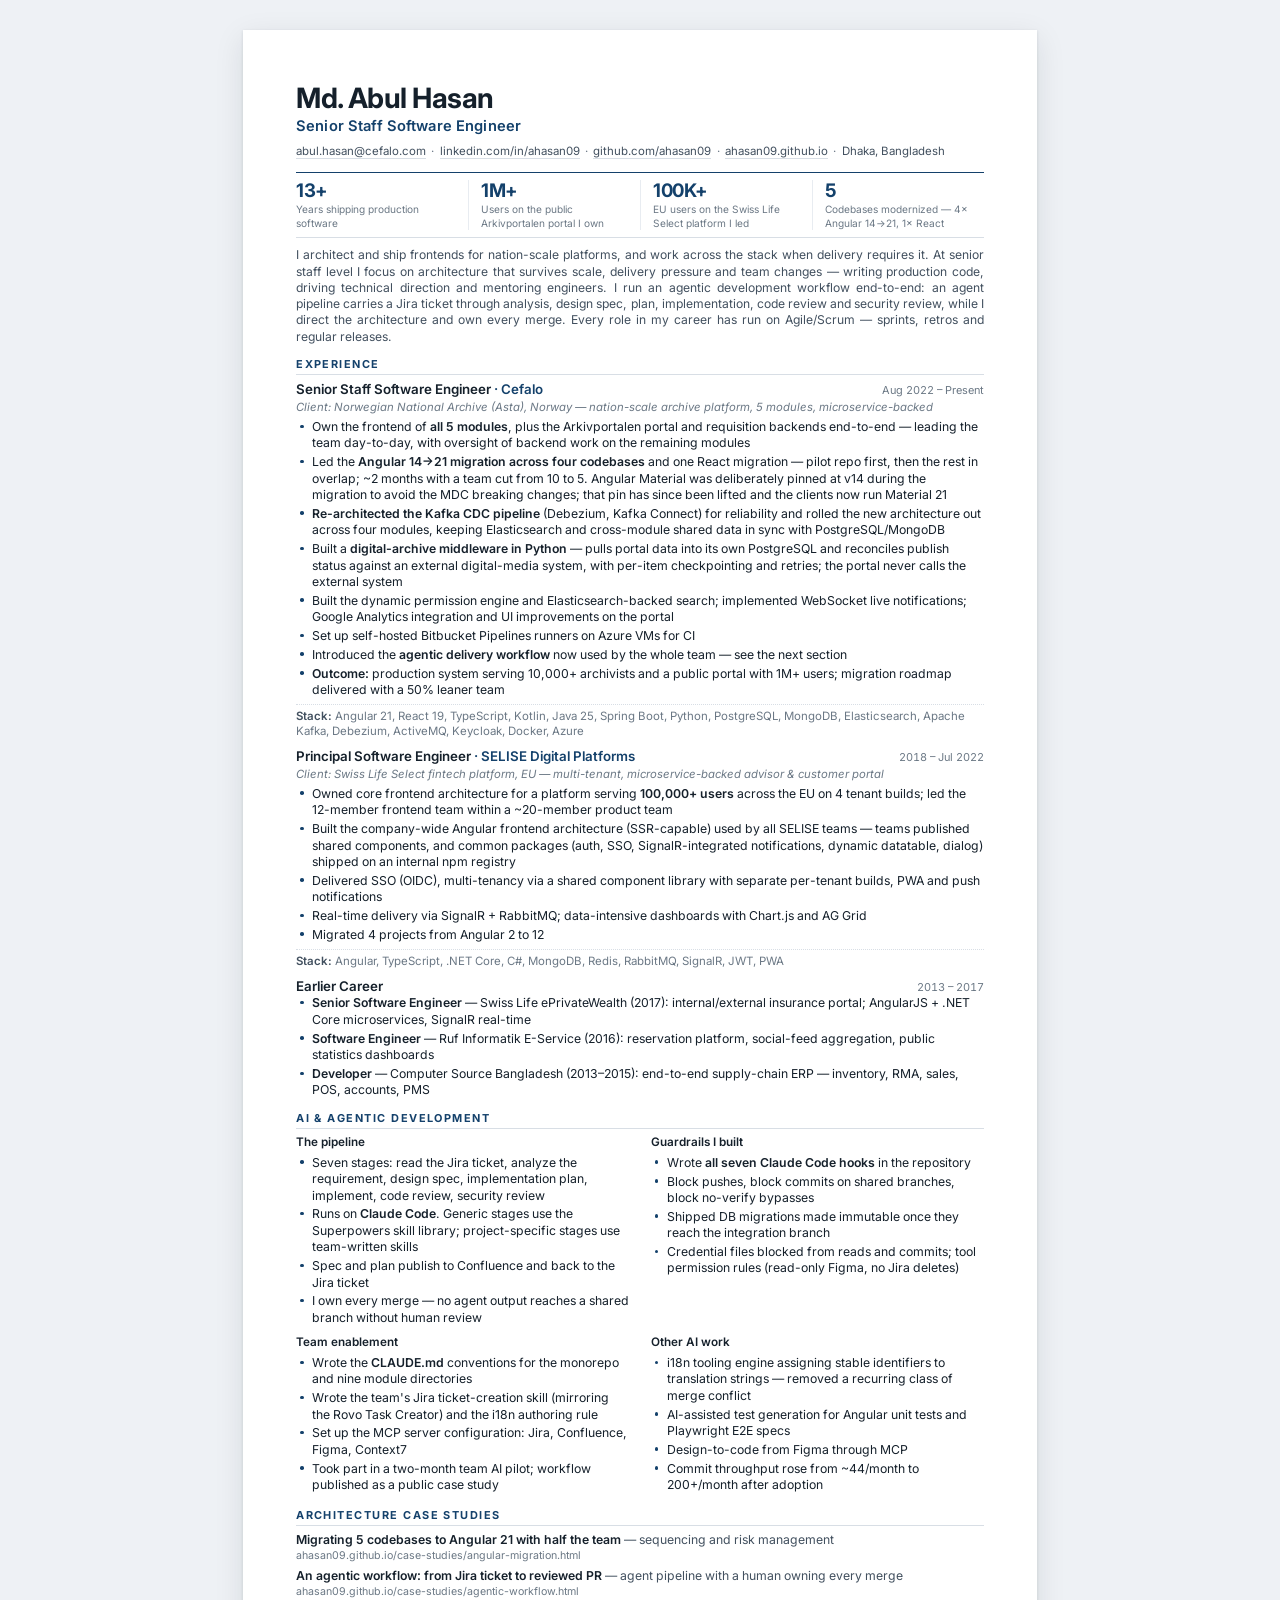
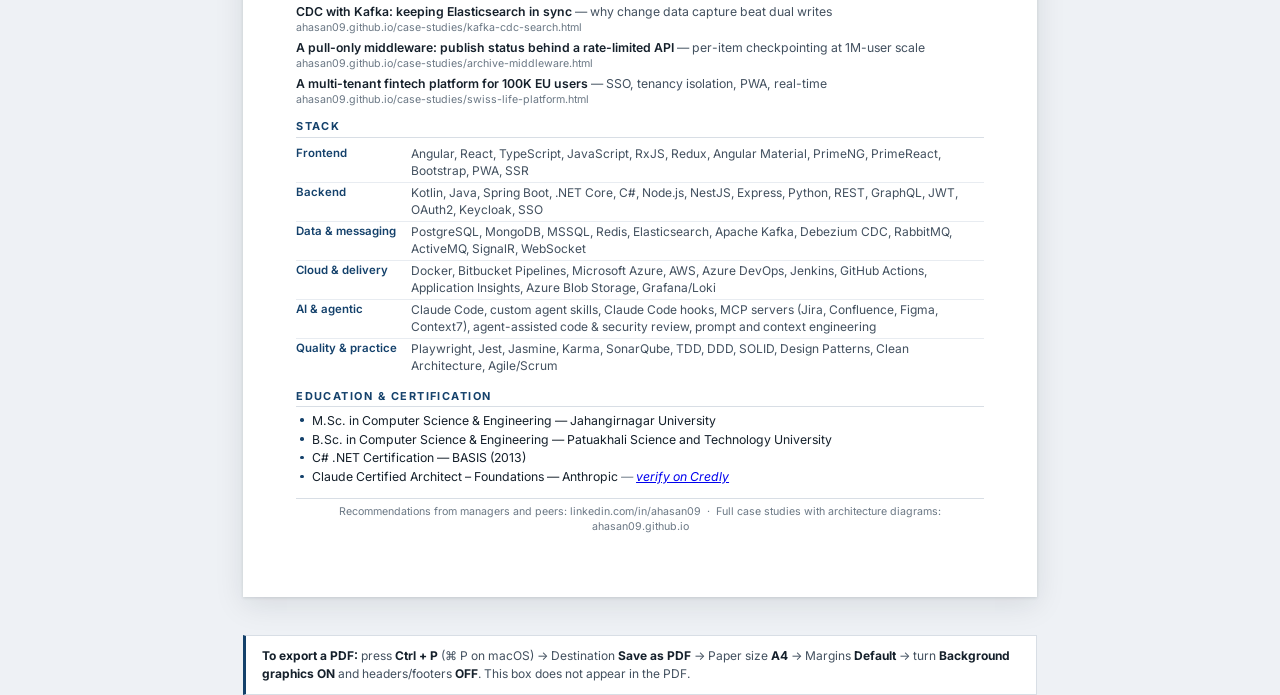
==== cv.html @ ea75c5dd "feat: add Claude certification and align portfolio with updated CV - Add Claude Certified Architect " ====
<!DOCTYPE html>
<html lang="en">
<head>
<meta charset="utf-8" />
<meta name="viewport" content="width=device-width, initial-scale=1" />
<title>Md. Abul Hasan — CV</title>
<meta name="description" content="Curriculum vitae of Md. Abul Hasan, Senior Staff Software Engineer." />
<link rel="preconnect" href="https://fonts.googleapis.com" />
<link rel="preconnect" href="https://fonts.gstatic.com" crossorigin />
<link href="https://fonts.googleapis.com/css2?family=Inter:wght@400;500;600;700&display=swap" rel="stylesheet" />
<style>
  :root{
    --ink:#15202b;
    --ink-soft:#42505f;
    --ink-faint:#6b7885;
    --accent:#14416b;
    --rule:#d8dee5;
    --rule-soft:#e8ecf1;
    --page:#ffffff;
    --desk:#eef1f5;
    --page-w:210mm;
    --page-pad:14mm;
  }

  *{box-sizing:border-box;}
  html,body{margin:0;padding:0;}

  body{
    background:var(--desk);
    color:var(--ink);
    font-family:"Inter",-apple-system,BlinkMacSystemFont,"Segoe UI",Roboto,Helvetica,Arial,sans-serif;
    font-size:9.2pt;
    line-height:1.34;
    -webkit-font-smoothing:antialiased;
  }

  .sheet{
    width:var(--page-w);
    min-height:297mm;
    margin:8mm auto;
    padding:var(--page-pad);
    background:var(--page);
    box-shadow:0 1px 3px rgba(20,32,43,.12),0 8px 28px rgba(20,32,43,.10);
  }

  /* ---------- header ---------- */
  .name{
    font-size:21pt;
    font-weight:700;
    letter-spacing:-.4pt;
    line-height:1.1;
    margin:0;
  }
  .role{
    font-size:11pt;
    font-weight:600;
    color:var(--accent);
    margin:2pt 0 0;
    letter-spacing:.1pt;
  }
  .contact{
    margin:6pt 0 0;
    font-size:8.6pt;
    color:var(--ink-soft);
  }
  .contact a{color:var(--ink-soft);text-decoration:none;border-bottom:.5pt solid var(--rule);}
  .contact .sep{color:var(--ink-faint);padding:0 4pt;}

  /* ---------- stats ---------- */
  .stats{
    display:grid;
    grid-template-columns:repeat(4,1fr);
    gap:0;
    margin:9pt 0 0;
    border-top:1.2pt solid var(--accent);
    border-bottom:.6pt solid var(--rule);
    padding:5.5pt 0;
  }
  .stat{padding:0 9pt;border-left:.6pt solid var(--rule-soft);}
  .stat:first-child{border-left:0;padding-left:0;}
  .stat b{
    display:block;
    font-size:14pt;
    font-weight:700;
    color:var(--accent);
    letter-spacing:-.3pt;
    line-height:1.15;
  }
  .stat span{
    display:block;
    font-size:7.6pt;
    color:var(--ink-faint);
    line-height:1.3;
    margin-top:1.5pt;
  }

  .summary{
    margin:7pt 0 0;
    font-size:9.1pt;
    color:var(--ink-soft);
    text-align:justify;
  }

  /* ---------- sections ---------- */
  .section{margin-top:9pt;}
  .section > h2{
    font-size:8.2pt;
    font-weight:700;
    letter-spacing:1.1pt;
    text-transform:uppercase;
    color:var(--accent);
    margin:0 0 4.5pt;
    padding-bottom:2pt;
    border-bottom:.9pt solid var(--rule);
  }

  .entry{margin-bottom:6.5pt;}
  .entry-head,.entry-meta{break-after:avoid;page-break-after:avoid;}
  .entry:last-child{margin-bottom:0;}
  .entry-head{
    display:flex;
    justify-content:space-between;
    align-items:baseline;
    gap:10pt;
  }
  .entry-title{font-size:10pt;font-weight:600;margin:0;}
  .entry-title .org{color:var(--accent);}
  .entry-date{
    font-size:8.2pt;
    color:var(--ink-faint);
    white-space:nowrap;
    font-variant-numeric:tabular-nums;
  }
  .entry-meta{
    font-size:8.5pt;
    color:var(--ink-faint);
    margin:.5pt 0 3pt;
    font-style:italic;
  }

  ul.pts{margin:0;padding-left:11pt;list-style:none;}
  ul.pts > li{
    position:relative;
    margin:0 0 1.8pt;
    padding-left:1pt;
  }
  ul.pts > li::before{
    content:"";
    position:absolute;
    left:-8pt;
    top:4.2pt;
    width:2.6pt;
    height:2.6pt;
    background:var(--accent);
    border-radius:50%;
  }
  ul.pts strong{font-weight:600;}

  .stackline{
    margin:4pt 0 0;
    font-size:8.6pt;
    color:var(--ink-faint);
    padding-top:3pt;
    border-top:.5pt dotted var(--rule);
  }
  .stackline b{color:var(--ink-soft);font-weight:600;}

  /* ---------- AI block ---------- */
  .ai-grid{
    display:grid;
    grid-template-columns:1fr 1fr;
    gap:5pt 16pt;
  }
  .ai-col h3{
    font-size:8.8pt;
    font-weight:600;
    margin:0 0 3pt;
    color:var(--ink);
  }
  .ai-col{break-inside:avoid;page-break-inside:avoid;}

  /* ---------- case studies ---------- */
  .cases{margin:0;padding:0;list-style:none;}
  .cases li{margin-bottom:3.4pt;break-inside:avoid;}
  .cases .t{font-weight:600;}
  .cases .d{color:var(--ink-soft);}
  .cases .u{
    display:block;
    font-size:8pt;
    color:var(--ink-faint);
    margin-top:.5pt;
  }
  .cases a{color:inherit;text-decoration:none;}

  /* ---------- stack table ---------- */
  .stack-row{
    display:grid;
    grid-template-columns:78pt 1fr;
    gap:8pt;
    padding:2.2pt 0;
    border-bottom:.5pt solid var(--rule-soft);
    break-inside:avoid;
  }
  .stack-row:last-child{border-bottom:0;}
  .stack-row dt{font-weight:600;font-size:8.6pt;color:var(--accent);}
  .stack-row dd{margin:0;color:var(--ink-soft);font-size:9pt;}
  dl{margin:0;}

  /* ---------- education ---------- */
  .edu li{margin-bottom:2.4pt;}
  .edu .note{color:var(--ink-faint);font-style:italic;}

  .footer{
    margin-top:9pt;
    padding-top:5pt;
    border-top:.6pt solid var(--rule);
    font-size:8pt;
    color:var(--ink-faint);
    text-align:center;
  }
  .footer a{color:var(--ink-faint);text-decoration:none;}

  .print-hint{
    max-width:var(--page-w);
    margin:10mm auto 0;
    padding:8pt 12pt;
    background:#fff;
    border:1px solid var(--rule);
    border-left:3px solid var(--accent);
    font-size:9pt;
    color:var(--ink-soft);
    line-height:1.5;
  }
  .print-hint b{color:var(--ink);}

  /* ---------- print ---------- */
  @page{ size:A4; margin:14mm; }

  @media print{
    :root{--page-pad:0;}
    html,body{background:#fff;}
    body{
      font-size:8.9pt;
      -webkit-print-color-adjust:exact;
      print-color-adjust:exact;
    }
    .sheet{
      width:auto;
      min-height:0;
      margin:0;
      padding:0;
      box-shadow:none;
    }
    .print-hint{display:none;}
    a{text-decoration:none;color:inherit;}
    .contact a{border-bottom:0;}
    .section{break-inside:auto;}
    .section > h2{break-after:avoid;page-break-after:avoid;}
  }

  @media screen and (max-width:230mm){
    :root{--page-w:100%;}
    .sheet{margin:0;padding:18px;box-shadow:none;min-height:0;}
    .print-hint{margin:0;border-left-width:3px;}
    .stats{grid-template-columns:repeat(2,1fr);gap:8pt 0;}
    .stat:nth-child(3){border-left:0;padding-left:0;}
    .ai-grid{grid-template-columns:1fr;}
    .stack-row{grid-template-columns:1fr;gap:1pt;}
    .entry-head{flex-direction:column;gap:0;}
  }
</style>
</head>
<body>

<main class="sheet">

  <header>
    <h1 class="name">Md. Abul Hasan</h1>
    <p class="role">Senior Staff Software Engineer</p>
    <p class="contact">
      <a href="mailto:abul.hasan@cefalo.com">abul.hasan@cefalo.com</a><span class="sep">·</span><a href="https://linkedin.com/in/ahasan09">linkedin.com/in/ahasan09</a><span class="sep">·</span><a href="https://github.com/ahasan09">github.com/ahasan09</a><span class="sep">·</span><a href="https://ahasan09.github.io">ahasan09.github.io</a><span class="sep">·</span>Dhaka, Bangladesh
    </p>
  </header>

  <section class="stats">
    <div class="stat"><b>13+</b><span>Years shipping production software</span></div>
    <div class="stat"><b>1M+</b><span>Users on the public Arkivportalen portal I own</span></div>
    <div class="stat"><b>100K+</b><span>EU users on the Swiss Life Select platform I led</span></div>
    <div class="stat"><b>5</b><span>Codebases modernized — 4&times; Angular 14&rarr;21, 1&times; React</span></div>
  </section>

  <p class="summary">
    I architect and ship frontends for nation-scale platforms, and work across the stack when delivery requires it.
    At senior staff level I focus on architecture that survives scale, delivery pressure and team changes — writing
    production code, driving technical direction and mentoring engineers. I run an agentic development workflow
    end-to-end: an agent pipeline carries a Jira ticket through analysis, design spec, plan, implementation, code
    review and security review, while I direct the architecture and own every merge. Every role in my career has run
    on Agile/Scrum — sprints, retros and regular releases.
  </p>

  <section class="section">
    <h2>Experience</h2>

    <article class="entry">
      <div class="entry-head">
        <p class="entry-title">Senior Staff Software Engineer <span class="org">· Cefalo</span></p>
        <span class="entry-date">Aug 2022 – Present</span>
      </div>
      <p class="entry-meta">Client: Norwegian National Archive (Asta), Norway — nation-scale archive platform, 5 modules, microservice-backed</p>
      <ul class="pts">
        <li>Own the frontend of <strong>all 5 modules</strong>, plus the Arkivportalen portal and requisition backends end-to-end — leading the team day-to-day, with oversight of backend work on the remaining modules</li>
        <li>Led the <strong>Angular 14&rarr;21 migration across four codebases</strong> and one React migration — pilot repo first, then the rest in overlap; ~2 months with a team cut from 10 to 5. Angular Material was deliberately pinned at v14 during the migration to avoid the MDC breaking changes; that pin has since been lifted and the clients now run Material 21</li>
        <li><strong>Re-architected the Kafka CDC pipeline</strong> (Debezium, Kafka Connect) for reliability and rolled the new architecture out across four modules, keeping Elasticsearch and cross-module shared data in sync with PostgreSQL/MongoDB</li>
        <li>Built a <strong>digital-archive middleware in Python</strong> — pulls portal data into its own PostgreSQL and reconciles publish status against an external digital-media system, with per-item checkpointing and retries; the portal never calls the external system</li>
        <li>Built the dynamic permission engine and Elasticsearch-backed search; implemented WebSocket live notifications; Google Analytics integration and UI improvements on the portal</li>
        <li>Set up self-hosted Bitbucket Pipelines runners on Azure VMs for CI</li>
        <li>Introduced the <strong>agentic delivery workflow</strong> now used by the whole team — see the next section</li>
        <li><strong>Outcome:</strong> production system serving 10,000+ archivists and a public portal with 1M+ users; migration roadmap delivered with a 50% leaner team</li>
      </ul>
      <p class="stackline"><b>Stack:</b> Angular 21, React 19, TypeScript, Kotlin, Java 25, Spring Boot, Python, PostgreSQL, MongoDB, Elasticsearch, Apache Kafka, Debezium, ActiveMQ, Keycloak, Docker, Azure</p>
    </article>

    <article class="entry">
      <div class="entry-head">
        <p class="entry-title">Principal Software Engineer <span class="org">· SELISE Digital Platforms</span></p>
        <span class="entry-date">2018 – Jul 2022</span>
      </div>
      <p class="entry-meta">Client: Swiss Life Select fintech platform, EU — multi-tenant, microservice-backed advisor &amp; customer portal</p>
      <ul class="pts">
        <li>Owned core frontend architecture for a platform serving <strong>100,000+ users</strong> across the EU on 4 tenant builds; led the 12-member frontend team within a ~20-member product team</li>
        <li>Built the company-wide Angular frontend architecture (SSR-capable) used by all SELISE teams — teams published shared components, and common packages (auth, SSO, SignalR-integrated notifications, dynamic datatable, dialog) shipped on an internal npm registry</li>
        <li>Delivered SSO (OIDC), multi-tenancy via a shared component library with separate per-tenant builds, PWA and push notifications</li>
        <li>Real-time delivery via SignalR + RabbitMQ; data-intensive dashboards with Chart.js and AG Grid</li>
        <li>Migrated 4 projects from Angular 2 to 12</li>
      </ul>
      <p class="stackline"><b>Stack:</b> Angular, TypeScript, .NET Core, C#, MongoDB, Redis, RabbitMQ, SignalR, JWT, PWA</p>
    </article>

    <article class="entry">
      <div class="entry-head">
        <p class="entry-title">Earlier Career</p>
        <span class="entry-date">2013 – 2017</span>
      </div>
      <ul class="pts">
        <li><strong>Senior Software Engineer</strong> — Swiss Life ePrivateWealth (2017): internal/external insurance portal; AngularJS + .NET Core microservices, SignalR real-time</li>
        <li><strong>Software Engineer</strong> — Ruf Informatik E-Service (2016): reservation platform, social-feed aggregation, public statistics dashboards</li>
        <li><strong>Developer</strong> — Computer Source Bangladesh (2013–2015): end-to-end supply-chain ERP — inventory, RMA, sales, POS, accounts, PMS</li>
      </ul>
    </article>
  </section>

  <section class="section">
    <h2>AI &amp; Agentic Development</h2>
    <div class="ai-grid">
      <div class="ai-col">
        <h3>The pipeline</h3>
        <ul class="pts">
          <li>Seven stages: read the Jira ticket, analyze the requirement, design spec, implementation plan, implement, code review, security review</li>
          <li>Runs on <strong>Claude Code</strong>. Generic stages use the Superpowers skill library; project-specific stages use team-written skills</li>
          <li>Spec and plan publish to Confluence and back to the Jira ticket</li>
          <li>I own every merge — no agent output reaches a shared branch without human review</li>
        </ul>
      </div>
      <div class="ai-col">
        <h3>Guardrails I built</h3>
        <ul class="pts">
          <li>Wrote <strong>all seven Claude Code hooks</strong> in the repository</li>
          <li>Block pushes, block commits on shared branches, block no-verify bypasses</li>
          <li>Shipped DB migrations made immutable once they reach the integration branch</li>
          <li>Credential files blocked from reads and commits; tool permission rules (read-only Figma, no Jira deletes)</li>
        </ul>
      </div>
      <div class="ai-col">
        <h3>Team enablement</h3>
        <ul class="pts">
          <li>Wrote the <strong>CLAUDE.md</strong> conventions for the monorepo and nine module directories</li>
          <li>Wrote the team's Jira ticket-creation skill (mirroring the Rovo Task Creator) and the i18n authoring rule</li>
          <li>Set up the MCP server configuration: Jira, Confluence, Figma, Context7</li>
          <li>Took part in a two-month team AI pilot; workflow published as a public case study</li>
        </ul>
      </div>
      <div class="ai-col">
        <h3>Other AI work</h3>
        <ul class="pts">
          <li>i18n tooling engine assigning stable identifiers to translation strings — removed a recurring class of merge conflict</li>
          <li>AI-assisted test generation for Angular unit tests and Playwright E2E specs</li>
          <li>Design-to-code from Figma through MCP</li>
          <li>Commit throughput rose from ~44/month to 200+/month after adoption</li>
        </ul>
      </div>
    </div>
  </section>

  <section class="section">
    <h2>Architecture Case Studies</h2>
    <ul class="cases">
      <li><a href="https://ahasan09.github.io/case-studies/angular-migration.html"><span class="t">Migrating 5 codebases to Angular 21 with half the team</span> <span class="d">— sequencing and risk management</span><span class="u">ahasan09.github.io/case-studies/angular-migration.html</span></a></li>
      <li><a href="https://ahasan09.github.io/case-studies/agentic-workflow.html"><span class="t">An agentic workflow: from Jira ticket to reviewed PR</span> <span class="d">— agent pipeline with a human owning every merge</span><span class="u">ahasan09.github.io/case-studies/agentic-workflow.html</span></a></li>
      <li><a href="https://ahasan09.github.io/case-studies/kafka-cdc-search.html"><span class="t">CDC with Kafka: keeping Elasticsearch in sync</span> <span class="d">— why change data capture beat dual writes</span><span class="u">ahasan09.github.io/case-studies/kafka-cdc-search.html</span></a></li>
      <li><a href="https://ahasan09.github.io/case-studies/archive-middleware.html"><span class="t">A pull-only middleware: publish status behind a rate-limited API</span> <span class="d">— per-item checkpointing at 1M-user scale</span><span class="u">ahasan09.github.io/case-studies/archive-middleware.html</span></a></li>
      <li><a href="https://ahasan09.github.io/case-studies/swiss-life-platform.html"><span class="t">A multi-tenant fintech platform for 100K EU users</span> <span class="d">— SSO, tenancy isolation, PWA, real-time</span><span class="u">ahasan09.github.io/case-studies/swiss-life-platform.html</span></a></li>
    </ul>
  </section>

  <section class="section">
    <h2>Stack</h2>
    <dl>
      <div class="stack-row"><dt>Frontend</dt><dd>Angular, React, TypeScript, JavaScript, RxJS, Redux, Angular Material, PrimeNG, PrimeReact, Bootstrap, PWA, SSR</dd></div>
      <div class="stack-row"><dt>Backend</dt><dd>Kotlin, Java, Spring Boot, .NET Core, C#, Node.js, NestJS, Express, Python, REST, GraphQL, JWT, OAuth2, Keycloak, SSO</dd></div>
      <div class="stack-row"><dt>Data &amp; messaging</dt><dd>PostgreSQL, MongoDB, MSSQL, Redis, Elasticsearch, Apache Kafka, Debezium CDC, RabbitMQ, ActiveMQ, SignalR, WebSocket</dd></div>
      <div class="stack-row"><dt>Cloud &amp; delivery</dt><dd>Docker, Bitbucket Pipelines, Microsoft Azure, AWS, Azure DevOps, Jenkins, GitHub Actions, Application Insights, Azure Blob Storage, Grafana/Loki</dd></div>
      <div class="stack-row"><dt>AI &amp; agentic</dt><dd>Claude Code, custom agent skills, Claude Code hooks, MCP servers (Jira, Confluence, Figma, Context7), agent-assisted code &amp; security review, prompt and context engineering</dd></div>
      <div class="stack-row"><dt>Quality &amp; practice</dt><dd>Playwright, Jest, Jasmine, Karma, SonarQube, TDD, DDD, SOLID, Design Patterns, Clean Architecture, Agile/Scrum</dd></div>
    </dl>
  </section>

  <section class="section">
    <h2>Education &amp; Certification</h2>
    <ul class="pts edu">
      <li>M.Sc. in Computer Science &amp; Engineering — Jahangirnagar University</li>
      <li>B.Sc. in Computer Science &amp; Engineering — Patuakhali Science and Technology University</li>
      <li>C# .NET Certification — BASIS (2013)</li>
      <li>Claude Certified Architect – Foundations — Anthropic <span class="note">— <a href="https://www.credly.com/badges/e6e3906e-3777-4bdd-99ed-66f9198ec36e/public_url">verify on Credly</a></span></li>
    </ul>
  </section>

  <p class="footer">
    Recommendations from managers and peers: <a href="https://linkedin.com/in/ahasan09">linkedin.com/in/ahasan09</a>
    &nbsp;·&nbsp; Full case studies with architecture diagrams: <a href="https://ahasan09.github.io">ahasan09.github.io</a>
  </p>

</main>

<aside class="print-hint">
  <b>To export a PDF:</b> press <b>Ctrl&nbsp;+&nbsp;P</b> (⌘&nbsp;P on macOS) &rarr; Destination <b>Save as PDF</b> &rarr;
  Paper size <b>A4</b> &rarr; Margins <b>Default</b> &rarr; turn <b>Background graphics ON</b> and headers/footers <b>OFF</b>.
  This box does not appear in the PDF.
</aside>

</body>
</html>
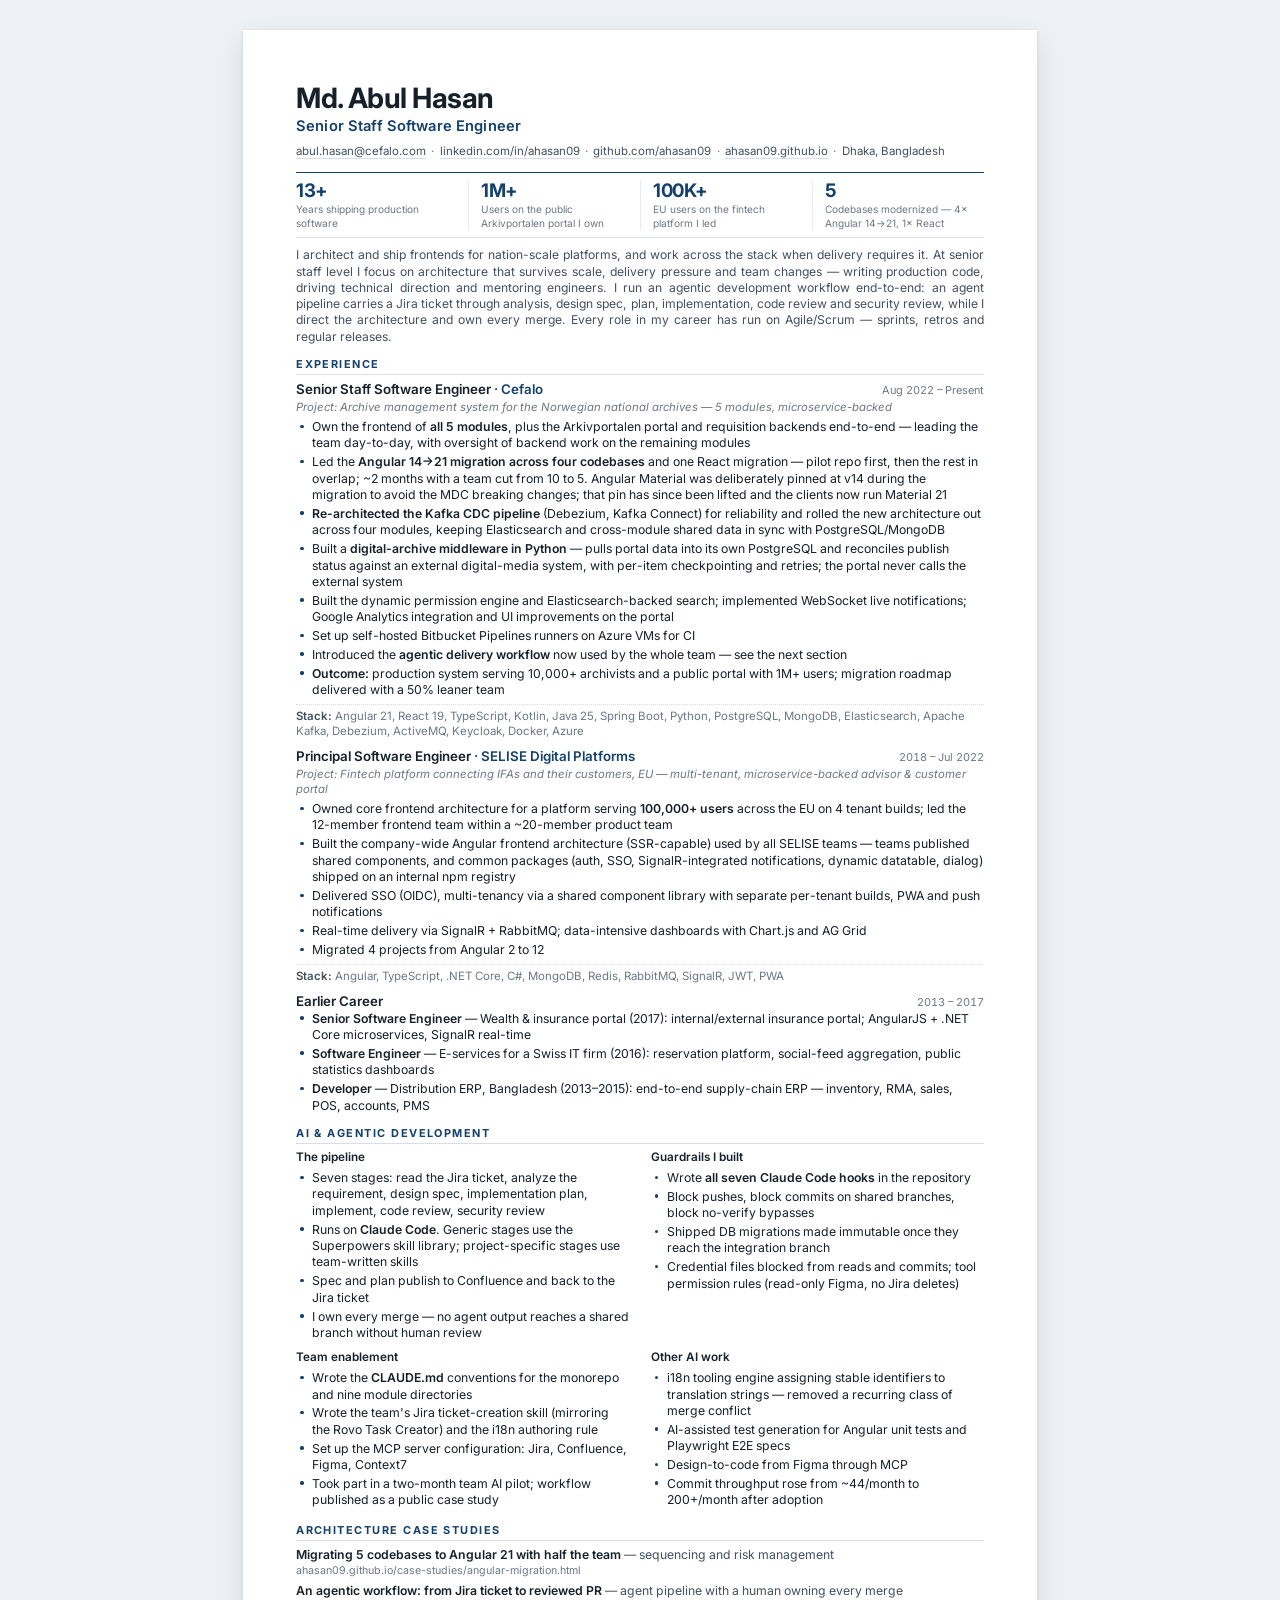
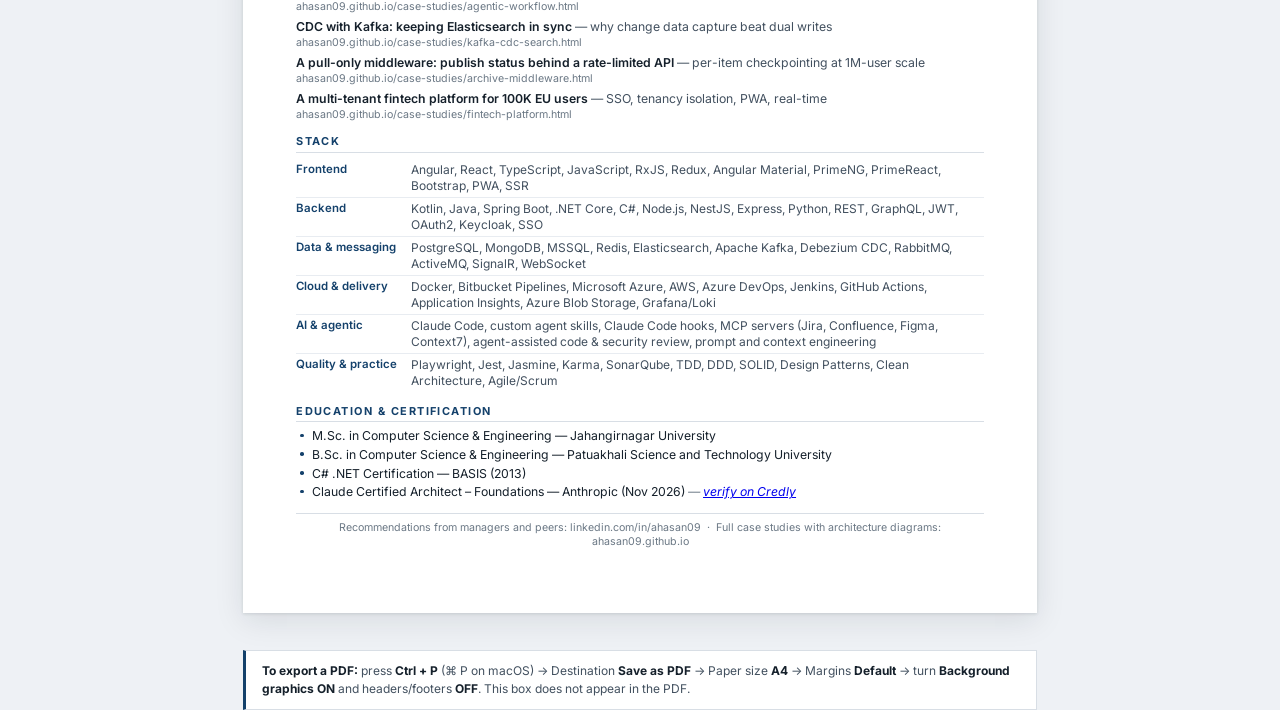
==== commit d00b088d: "feat: remove client names from the public site; add certification date - Describe client projects as" ====
--- a/cv.html
+++ b/cv.html
@@ -285,7 +285,7 @@
   <section class="stats">
     <div class="stat"><b>13+</b><span>Years shipping production software</span></div>
     <div class="stat"><b>1M+</b><span>Users on the public Arkivportalen portal I own</span></div>
-    <div class="stat"><b>100K+</b><span>EU users on the Swiss Life Select platform I led</span></div>
+    <div class="stat"><b>100K+</b><span>EU users on the fintech platform I led</span></div>
     <div class="stat"><b>5</b><span>Codebases modernized — 4&times; Angular 14&rarr;21, 1&times; React</span></div>
   </section>
 
@@ -306,7 +306,7 @@
         <p class="entry-title">Senior Staff Software Engineer <span class="org">· Cefalo</span></p>
         <span class="entry-date">Aug 2022 – Present</span>
       </div>
-      <p class="entry-meta">Client: Norwegian National Archive (Asta), Norway — nation-scale archive platform, 5 modules, microservice-backed</p>
+      <p class="entry-meta">Project: Archive management system for the Norwegian national archives — 5 modules, microservice-backed</p>
       <ul class="pts">
         <li>Own the frontend of <strong>all 5 modules</strong>, plus the Arkivportalen portal and requisition backends end-to-end — leading the team day-to-day, with oversight of backend work on the remaining modules</li>
         <li>Led the <strong>Angular 14&rarr;21 migration across four codebases</strong> and one React migration — pilot repo first, then the rest in overlap; ~2 months with a team cut from 10 to 5. Angular Material was deliberately pinned at v14 during the migration to avoid the MDC breaking changes; that pin has since been lifted and the clients now run Material 21</li>
@@ -325,7 +325,7 @@
         <p class="entry-title">Principal Software Engineer <span class="org">· SELISE Digital Platforms</span></p>
         <span class="entry-date">2018 – Jul 2022</span>
       </div>
-      <p class="entry-meta">Client: Swiss Life Select fintech platform, EU — multi-tenant, microservice-backed advisor &amp; customer portal</p>
+      <p class="entry-meta">Project: Fintech platform connecting IFAs and their customers, EU — multi-tenant, microservice-backed advisor &amp; customer portal</p>
       <ul class="pts">
         <li>Owned core frontend architecture for a platform serving <strong>100,000+ users</strong> across the EU on 4 tenant builds; led the 12-member frontend team within a ~20-member product team</li>
         <li>Built the company-wide Angular frontend architecture (SSR-capable) used by all SELISE teams — teams published shared components, and common packages (auth, SSO, SignalR-integrated notifications, dynamic datatable, dialog) shipped on an internal npm registry</li>
@@ -342,9 +342,9 @@
         <span class="entry-date">2013 – 2017</span>
       </div>
       <ul class="pts">
-        <li><strong>Senior Software Engineer</strong> — Swiss Life ePrivateWealth (2017): internal/external insurance portal; AngularJS + .NET Core microservices, SignalR real-time</li>
-        <li><strong>Software Engineer</strong> — Ruf Informatik E-Service (2016): reservation platform, social-feed aggregation, public statistics dashboards</li>
-        <li><strong>Developer</strong> — Computer Source Bangladesh (2013–2015): end-to-end supply-chain ERP — inventory, RMA, sales, POS, accounts, PMS</li>
+        <li><strong>Senior Software Engineer</strong> — Wealth &amp; insurance portal (2017): internal/external insurance portal; AngularJS + .NET Core microservices, SignalR real-time</li>
+        <li><strong>Software Engineer</strong> — E-services for a Swiss IT firm (2016): reservation platform, social-feed aggregation, public statistics dashboards</li>
+        <li><strong>Developer</strong> — Distribution ERP, Bangladesh (2013–2015): end-to-end supply-chain ERP — inventory, RMA, sales, POS, accounts, PMS</li>
       </ul>
     </article>
   </section>
@@ -398,7 +398,7 @@
       <li><a href="https://ahasan09.github.io/case-studies/agentic-workflow.html"><span class="t">An agentic workflow: from Jira ticket to reviewed PR</span> <span class="d">— agent pipeline with a human owning every merge</span><span class="u">ahasan09.github.io/case-studies/agentic-workflow.html</span></a></li>
       <li><a href="https://ahasan09.github.io/case-studies/kafka-cdc-search.html"><span class="t">CDC with Kafka: keeping Elasticsearch in sync</span> <span class="d">— why change data capture beat dual writes</span><span class="u">ahasan09.github.io/case-studies/kafka-cdc-search.html</span></a></li>
       <li><a href="https://ahasan09.github.io/case-studies/archive-middleware.html"><span class="t">A pull-only middleware: publish status behind a rate-limited API</span> <span class="d">— per-item checkpointing at 1M-user scale</span><span class="u">ahasan09.github.io/case-studies/archive-middleware.html</span></a></li>
-      <li><a href="https://ahasan09.github.io/case-studies/swiss-life-platform.html"><span class="t">A multi-tenant fintech platform for 100K EU users</span> <span class="d">— SSO, tenancy isolation, PWA, real-time</span><span class="u">ahasan09.github.io/case-studies/swiss-life-platform.html</span></a></li>
+      <li><a href="https://ahasan09.github.io/case-studies/fintech-platform.html"><span class="t">A multi-tenant fintech platform for 100K EU users</span> <span class="d">— SSO, tenancy isolation, PWA, real-time</span><span class="u">ahasan09.github.io/case-studies/fintech-platform.html</span></a></li>
     </ul>
   </section>
 
@@ -420,7 +420,7 @@
       <li>M.Sc. in Computer Science &amp; Engineering — Jahangirnagar University</li>
       <li>B.Sc. in Computer Science &amp; Engineering — Patuakhali Science and Technology University</li>
       <li>C# .NET Certification — BASIS (2013)</li>
-      <li>Claude Certified Architect – Foundations — Anthropic <span class="note">— <a href="https://www.credly.com/badges/e6e3906e-3777-4bdd-99ed-66f9198ec36e/public_url">verify on Credly</a></span></li>
+      <li>Claude Certified Architect – Foundations — Anthropic (Nov 2026) <span class="note">— <a href="https://www.credly.com/badges/e6e3906e-3777-4bdd-99ed-66f9198ec36e/public_url">verify on Credly</a></span></li>
     </ul>
   </section>
 
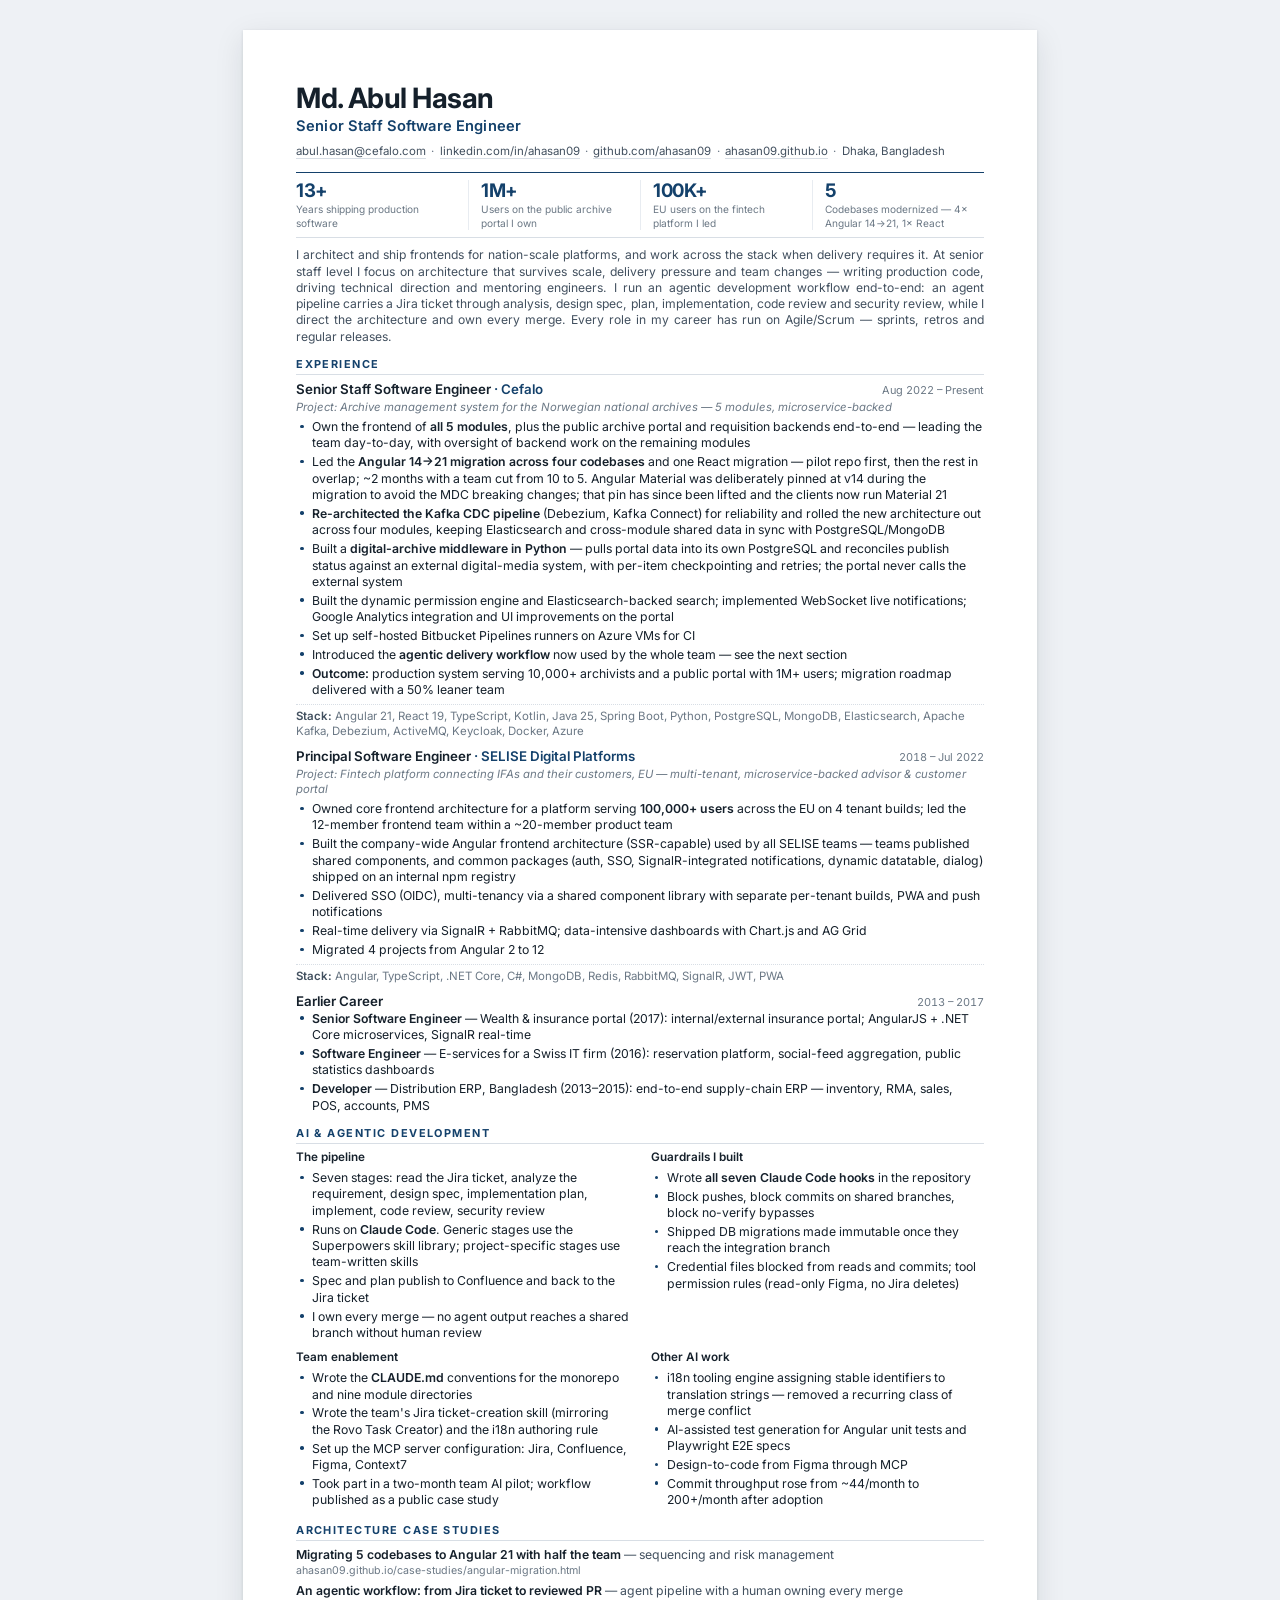
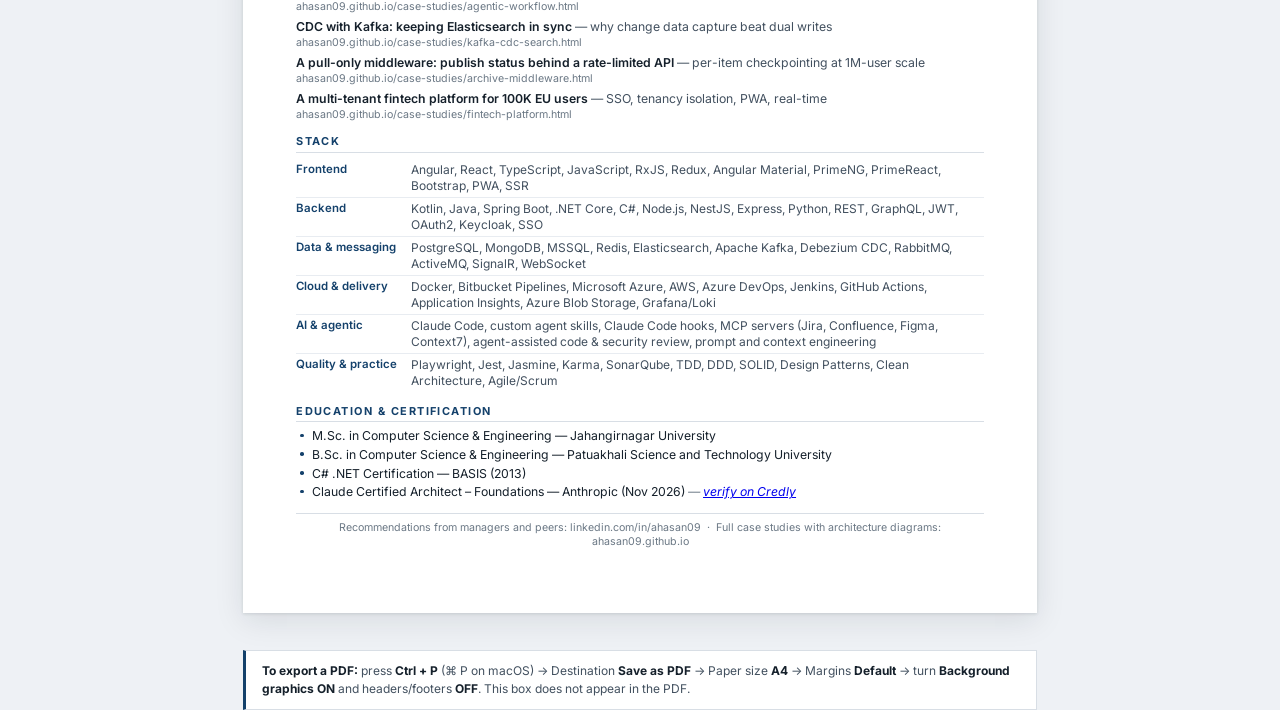
==== commit 228aa137: "feat: refer to the client portal generically instead of by name Replace Arkivportalen with "the publ" ====
--- a/cv.html
+++ b/cv.html
@@ -284,7 +284,7 @@
 
   <section class="stats">
     <div class="stat"><b>13+</b><span>Years shipping production software</span></div>
-    <div class="stat"><b>1M+</b><span>Users on the public Arkivportalen portal I own</span></div>
+    <div class="stat"><b>1M+</b><span>Users on the public archive portal I own</span></div>
     <div class="stat"><b>100K+</b><span>EU users on the fintech platform I led</span></div>
     <div class="stat"><b>5</b><span>Codebases modernized — 4&times; Angular 14&rarr;21, 1&times; React</span></div>
   </section>
@@ -308,7 +308,7 @@
       </div>
       <p class="entry-meta">Project: Archive management system for the Norwegian national archives — 5 modules, microservice-backed</p>
       <ul class="pts">
-        <li>Own the frontend of <strong>all 5 modules</strong>, plus the Arkivportalen portal and requisition backends end-to-end — leading the team day-to-day, with oversight of backend work on the remaining modules</li>
+        <li>Own the frontend of <strong>all 5 modules</strong>, plus the public archive portal and requisition backends end-to-end — leading the team day-to-day, with oversight of backend work on the remaining modules</li>
         <li>Led the <strong>Angular 14&rarr;21 migration across four codebases</strong> and one React migration — pilot repo first, then the rest in overlap; ~2 months with a team cut from 10 to 5. Angular Material was deliberately pinned at v14 during the migration to avoid the MDC breaking changes; that pin has since been lifted and the clients now run Material 21</li>
         <li><strong>Re-architected the Kafka CDC pipeline</strong> (Debezium, Kafka Connect) for reliability and rolled the new architecture out across four modules, keeping Elasticsearch and cross-module shared data in sync with PostgreSQL/MongoDB</li>
         <li>Built a <strong>digital-archive middleware in Python</strong> — pulls portal data into its own PostgreSQL and reconciles publish status against an external digital-media system, with per-item checkpointing and retries; the portal never calls the external system</li>
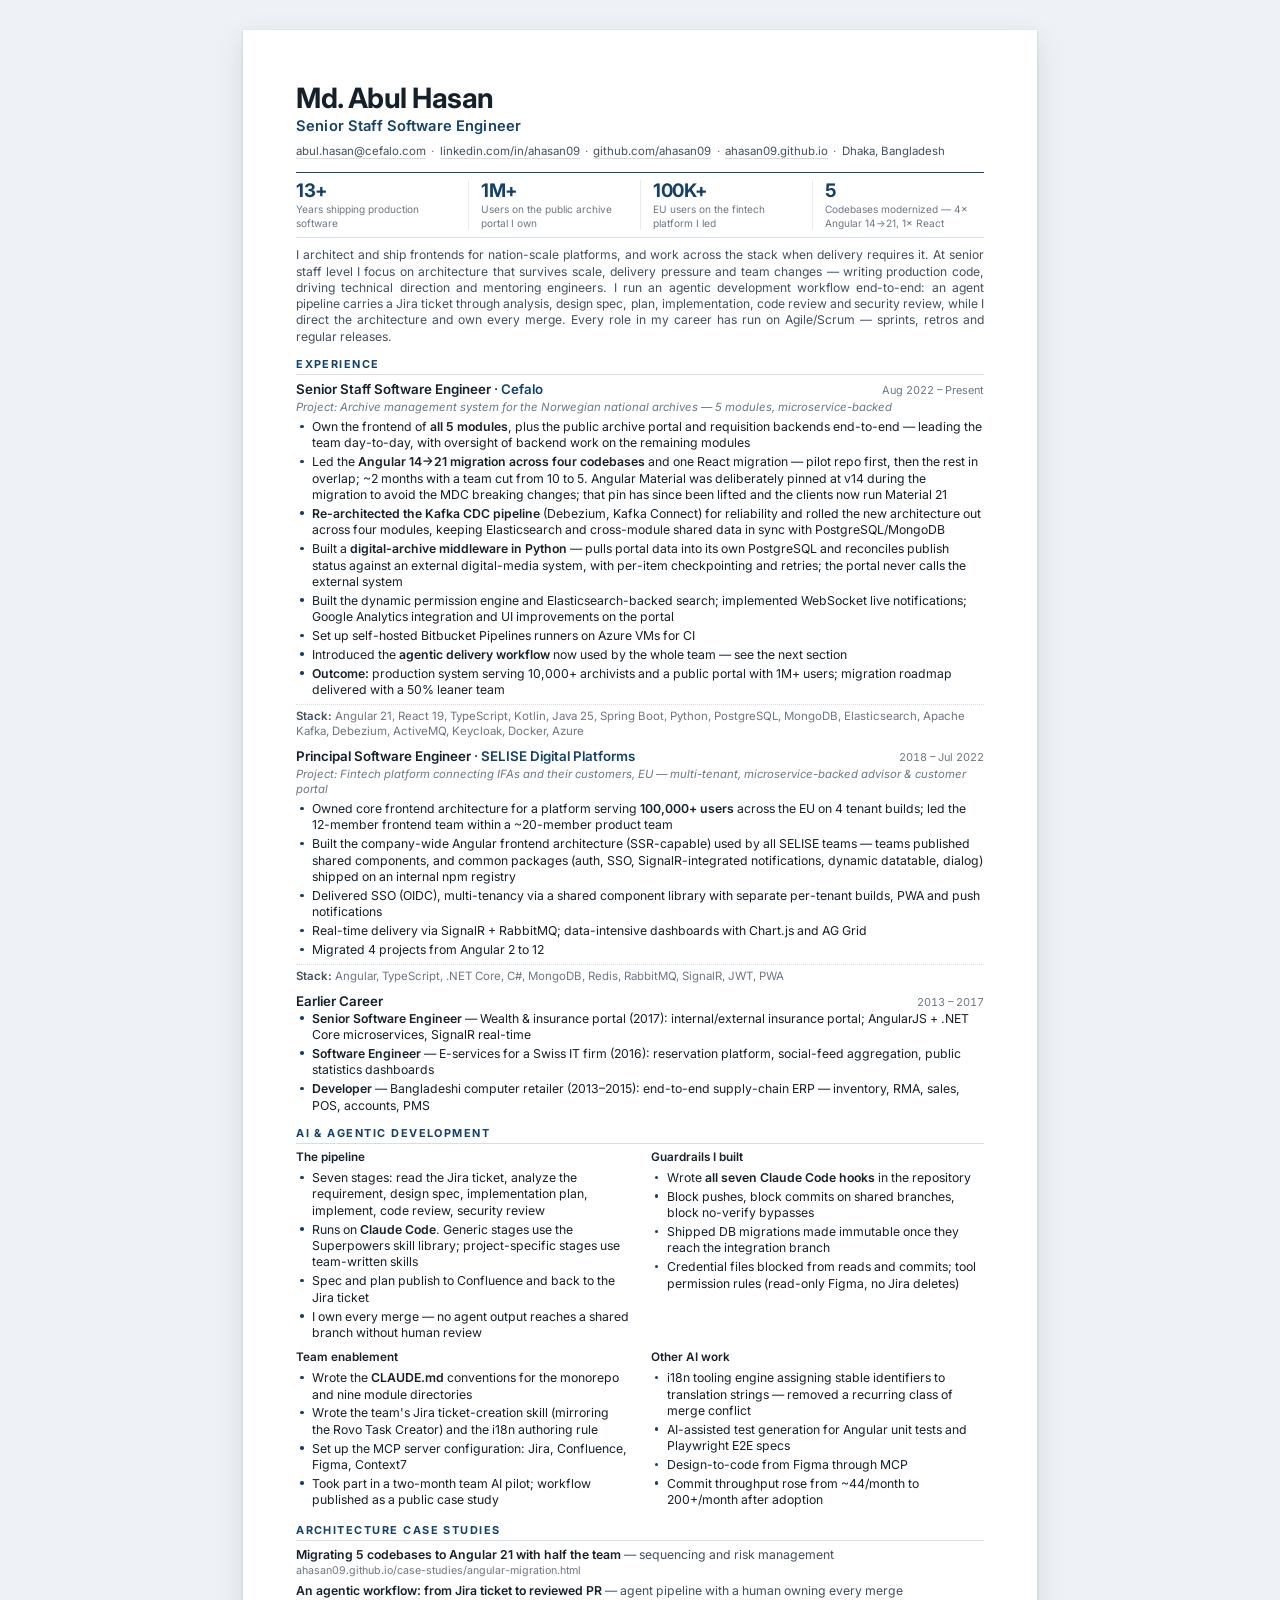
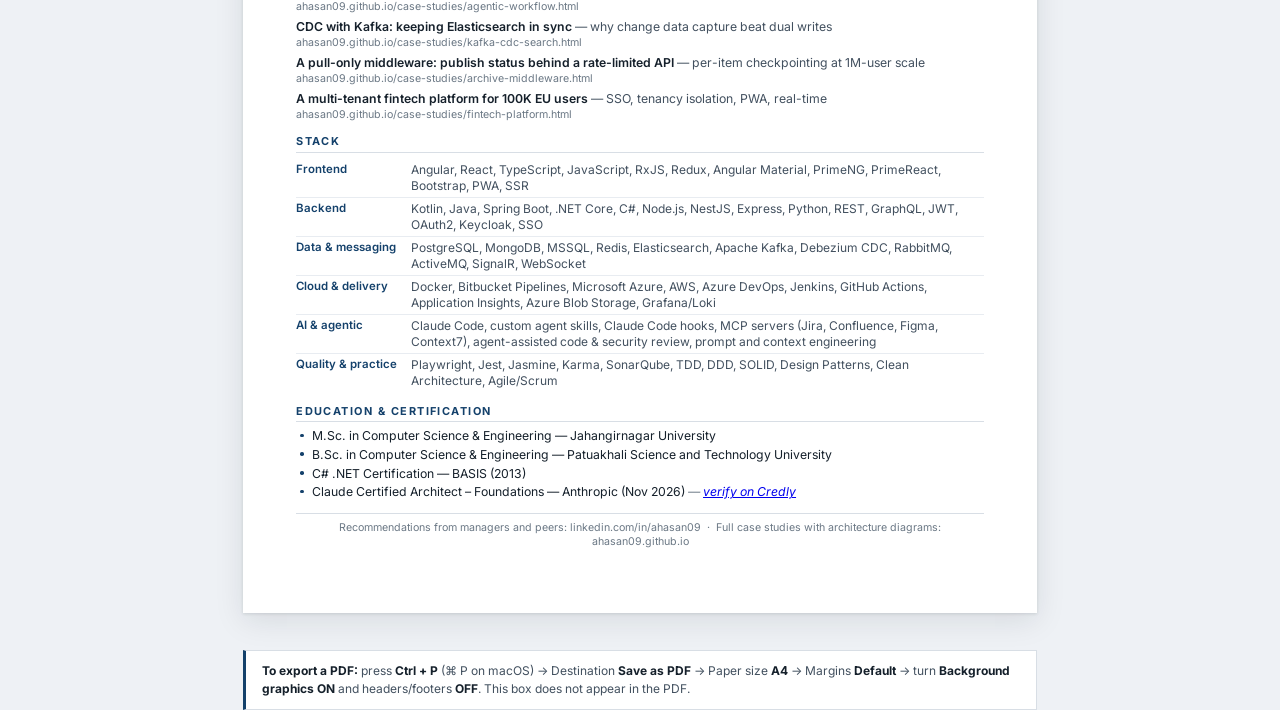
==== commit 9e03a940: "feat: describe 2013–2015 client as a Bangladeshi computer retailer Co-Authored-By: Claude Opus 5.5 <" ====
--- a/cv.html
+++ b/cv.html
@@ -344,7 +344,7 @@
       <ul class="pts">
         <li><strong>Senior Software Engineer</strong> — Wealth &amp; insurance portal (2017): internal/external insurance portal; AngularJS + .NET Core microservices, SignalR real-time</li>
         <li><strong>Software Engineer</strong> — E-services for a Swiss IT firm (2016): reservation platform, social-feed aggregation, public statistics dashboards</li>
-        <li><strong>Developer</strong> — Distribution ERP, Bangladesh (2013–2015): end-to-end supply-chain ERP — inventory, RMA, sales, POS, accounts, PMS</li>
+        <li><strong>Developer</strong> — Bangladeshi computer retailer (2013–2015): end-to-end supply-chain ERP — inventory, RMA, sales, POS, accounts, PMS</li>
       </ul>
     </article>
   </section>
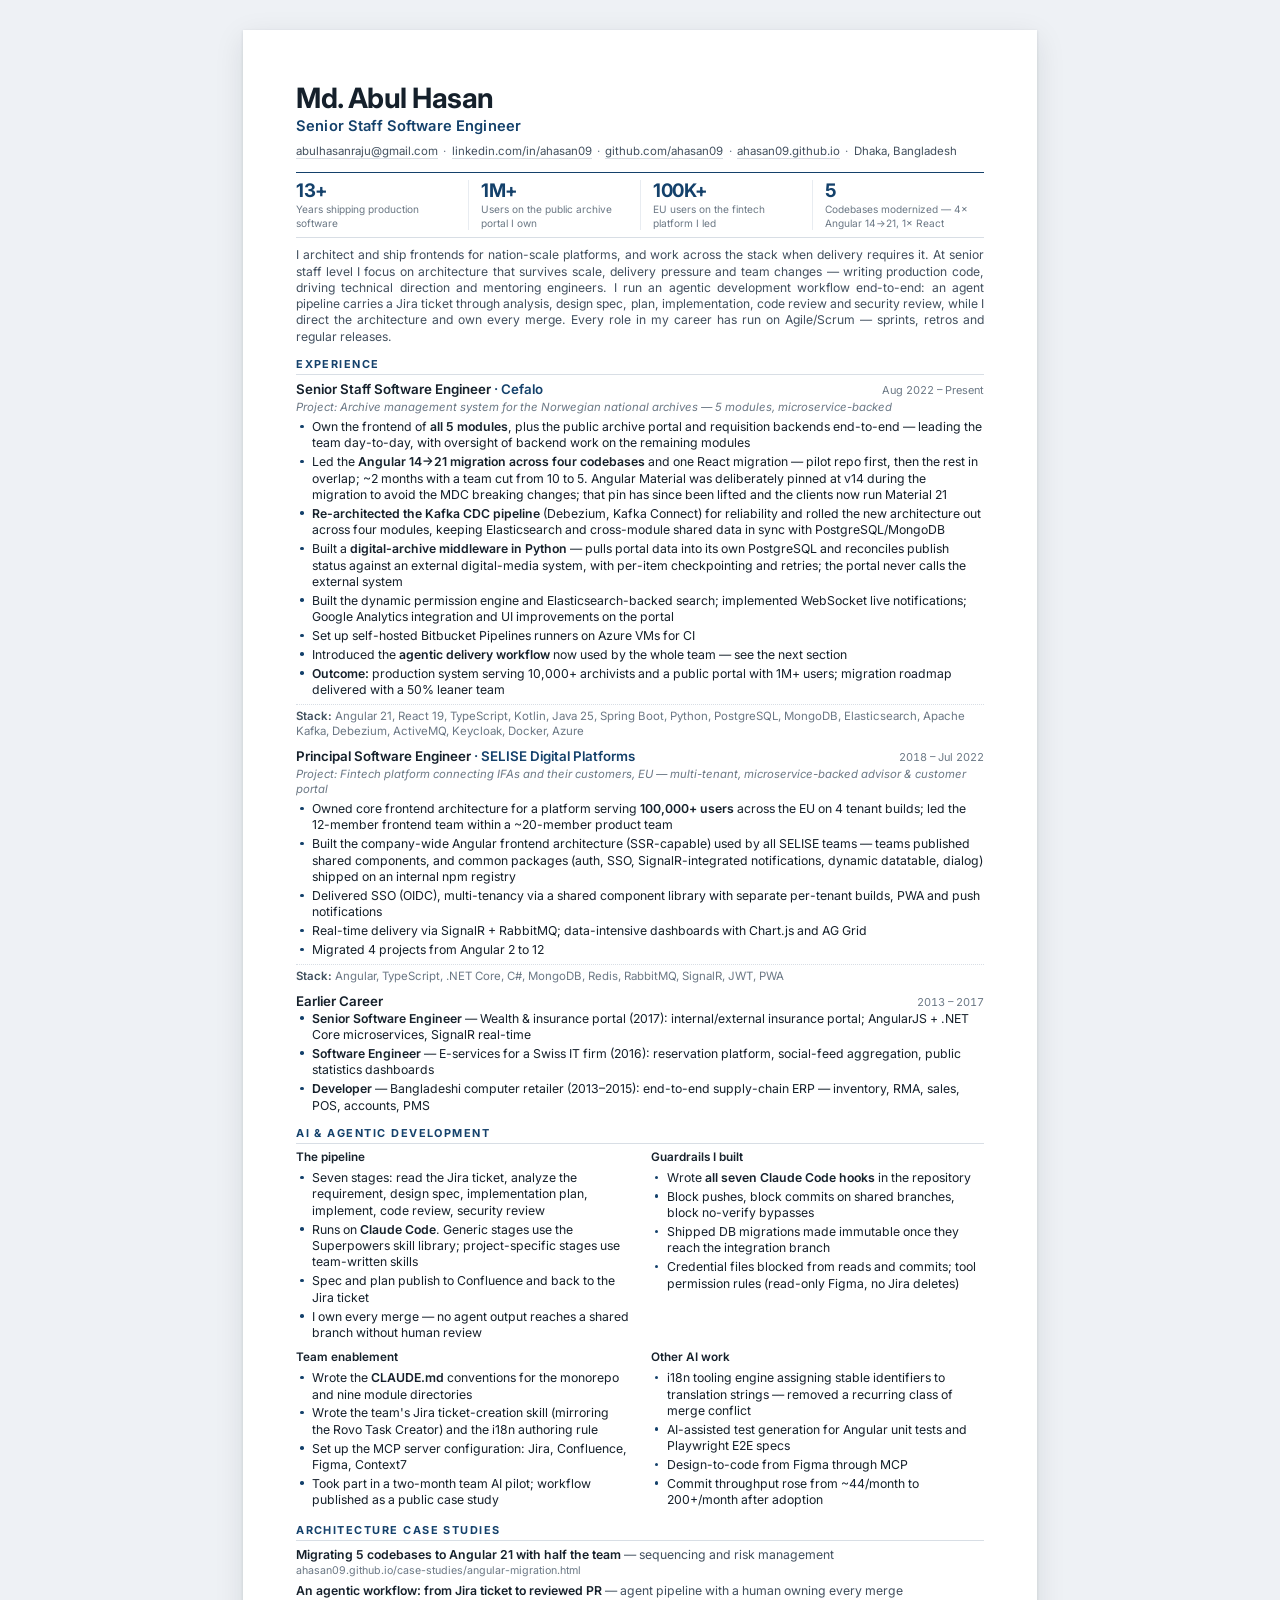
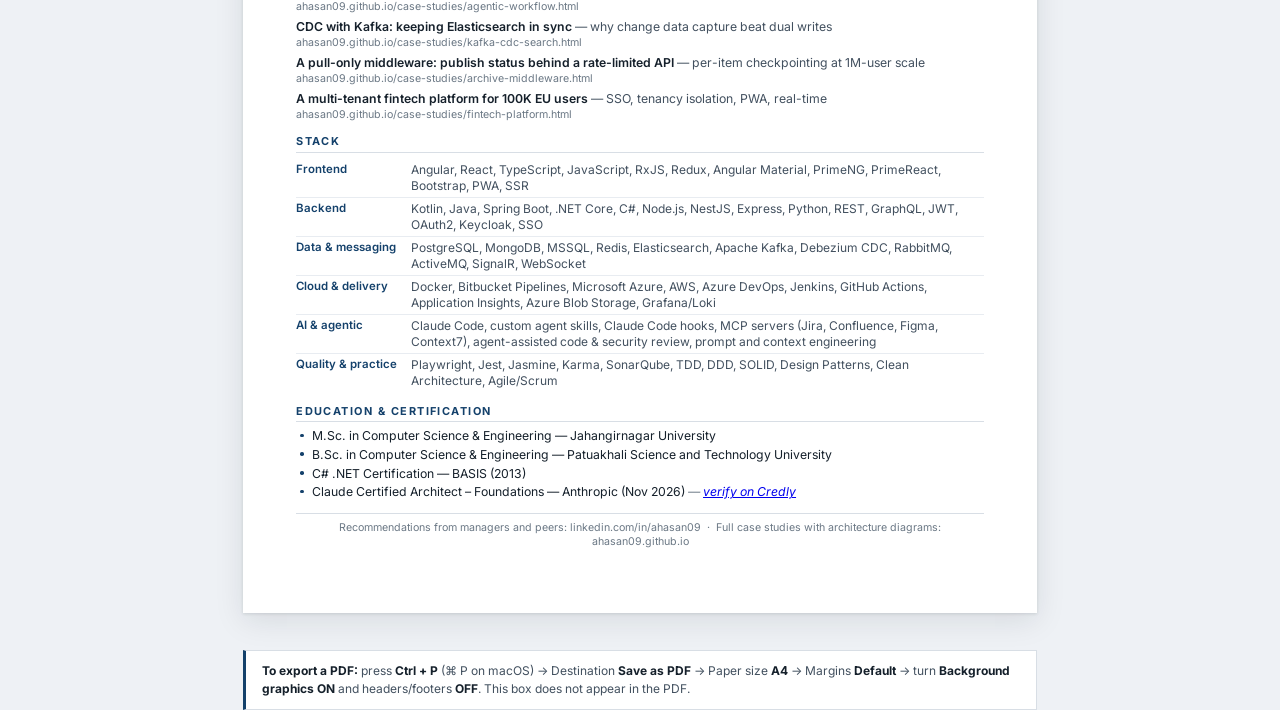
==== commit 661efc60: "chore: use personal email on the site and CV Co-Authored-By: Claude Opus 5.5 <noreply@anthropic.com>" ====
--- a/cv.html
+++ b/cv.html
@@ -278,7 +278,7 @@
     <h1 class="name">Md. Abul Hasan</h1>
     <p class="role">Senior Staff Software Engineer</p>
     <p class="contact">
-      <a href="mailto:abul.hasan@cefalo.com">abul.hasan@cefalo.com</a><span class="sep">·</span><a href="https://linkedin.com/in/ahasan09">linkedin.com/in/ahasan09</a><span class="sep">·</span><a href="https://github.com/ahasan09">github.com/ahasan09</a><span class="sep">·</span><a href="https://ahasan09.github.io">ahasan09.github.io</a><span class="sep">·</span>Dhaka, Bangladesh
+      <a href="mailto:abulhasanraju@gmail.com">abulhasanraju@gmail.com</a><span class="sep">·</span><a href="https://linkedin.com/in/ahasan09">linkedin.com/in/ahasan09</a><span class="sep">·</span><a href="https://github.com/ahasan09">github.com/ahasan09</a><span class="sep">·</span><a href="https://ahasan09.github.io">ahasan09.github.io</a><span class="sep">·</span>Dhaka, Bangladesh
     </p>
   </header>
 
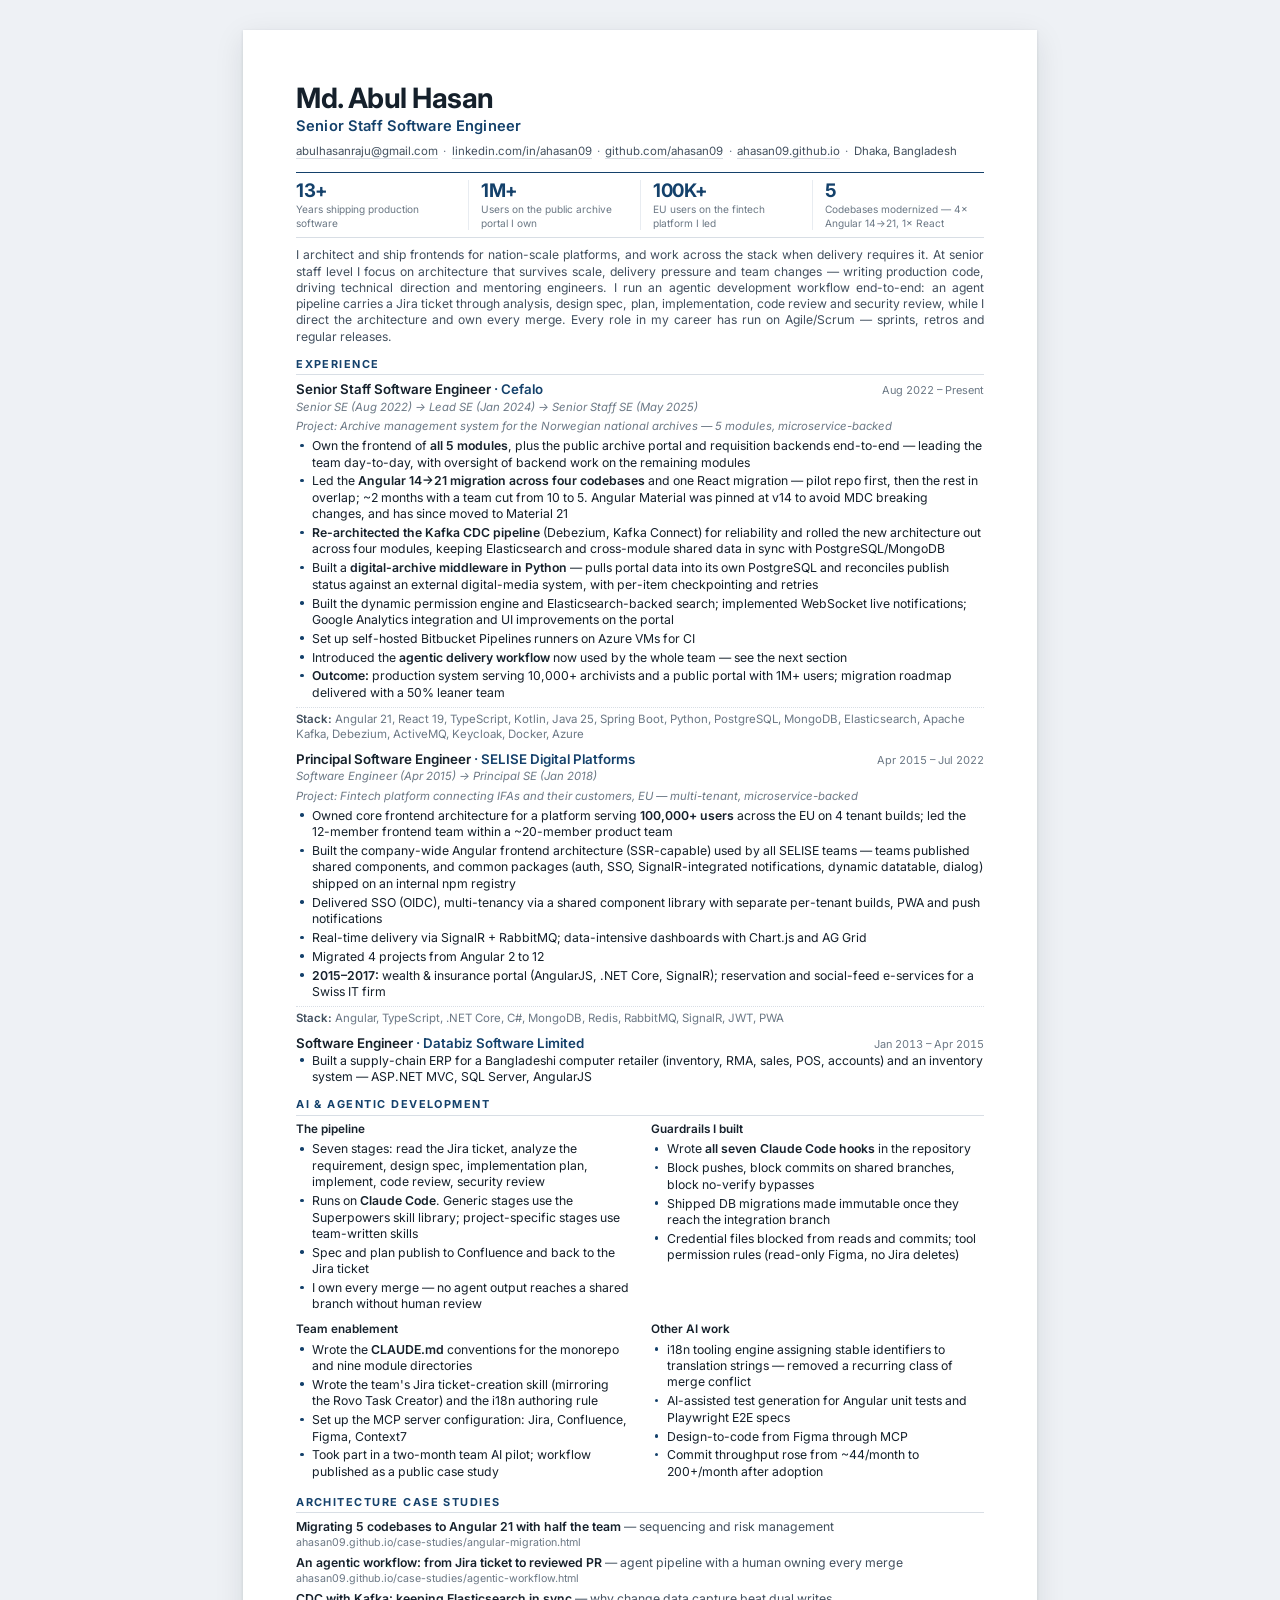
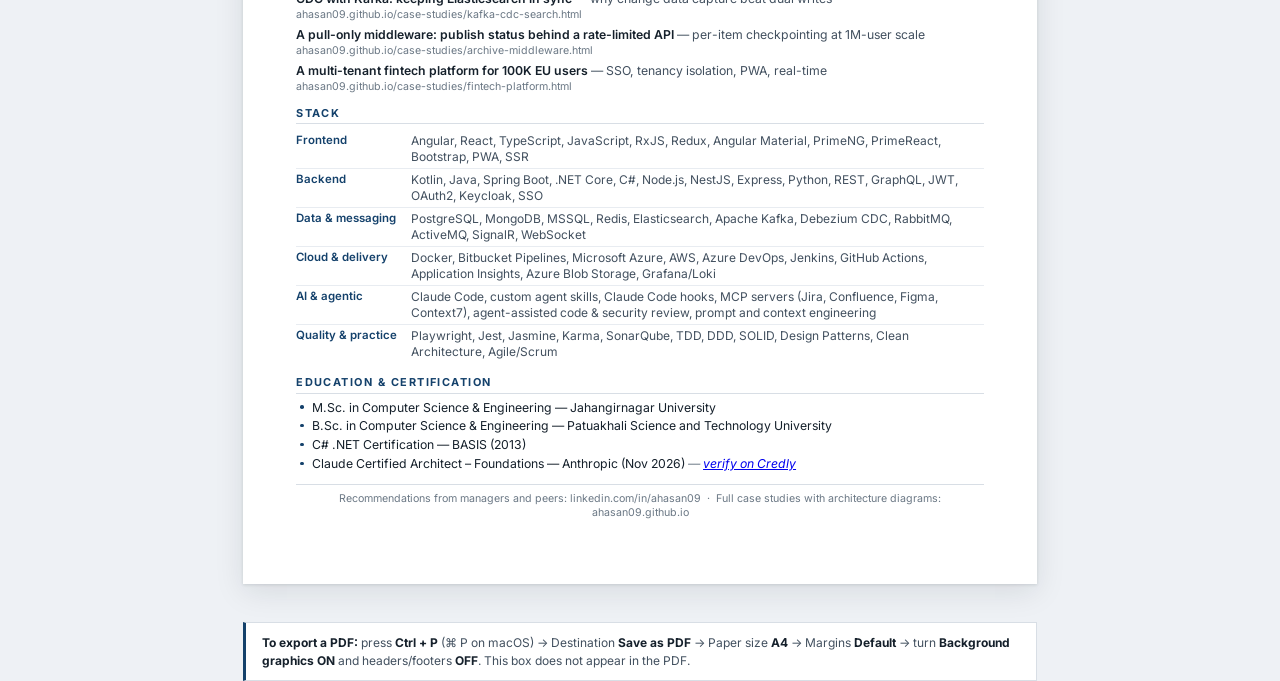
==== commit 6cdd96cd: "feat: show title progression per employer with full tenure - Cefalo: Senior SE (Aug 2022) -> Lead SE" ====
--- a/cv.html
+++ b/cv.html
@@ -306,12 +306,13 @@
         <p class="entry-title">Senior Staff Software Engineer <span class="org">· Cefalo</span></p>
         <span class="entry-date">Aug 2022 – Present</span>
       </div>
+      <p class="entry-meta">Senior SE (Aug 2022) → Lead SE (Jan 2024) → Senior Staff SE (May 2025)</p>
       <p class="entry-meta">Project: Archive management system for the Norwegian national archives — 5 modules, microservice-backed</p>
       <ul class="pts">
         <li>Own the frontend of <strong>all 5 modules</strong>, plus the public archive portal and requisition backends end-to-end — leading the team day-to-day, with oversight of backend work on the remaining modules</li>
-        <li>Led the <strong>Angular 14&rarr;21 migration across four codebases</strong> and one React migration — pilot repo first, then the rest in overlap; ~2 months with a team cut from 10 to 5. Angular Material was deliberately pinned at v14 during the migration to avoid the MDC breaking changes; that pin has since been lifted and the clients now run Material 21</li>
+        <li>Led the <strong>Angular 14&rarr;21 migration across four codebases</strong> and one React migration — pilot repo first, then the rest in overlap; ~2 months with a team cut from 10 to 5. Angular Material was pinned at v14 to avoid MDC breaking changes, and has since moved to Material 21</li>
         <li><strong>Re-architected the Kafka CDC pipeline</strong> (Debezium, Kafka Connect) for reliability and rolled the new architecture out across four modules, keeping Elasticsearch and cross-module shared data in sync with PostgreSQL/MongoDB</li>
-        <li>Built a <strong>digital-archive middleware in Python</strong> — pulls portal data into its own PostgreSQL and reconciles publish status against an external digital-media system, with per-item checkpointing and retries; the portal never calls the external system</li>
+        <li>Built a <strong>digital-archive middleware in Python</strong> — pulls portal data into its own PostgreSQL and reconciles publish status against an external digital-media system, with per-item checkpointing and retries</li>
         <li>Built the dynamic permission engine and Elasticsearch-backed search; implemented WebSocket live notifications; Google Analytics integration and UI improvements on the portal</li>
         <li>Set up self-hosted Bitbucket Pipelines runners on Azure VMs for CI</li>
         <li>Introduced the <strong>agentic delivery workflow</strong> now used by the whole team — see the next section</li>
@@ -323,28 +324,28 @@
     <article class="entry">
       <div class="entry-head">
         <p class="entry-title">Principal Software Engineer <span class="org">· SELISE Digital Platforms</span></p>
-        <span class="entry-date">2018 – Jul 2022</span>
-      </div>
-      <p class="entry-meta">Project: Fintech platform connecting IFAs and their customers, EU — multi-tenant, microservice-backed advisor &amp; customer portal</p>
+        <span class="entry-date">Apr 2015 – Jul 2022</span>
+      </div>
+      <p class="entry-meta">Software Engineer (Apr 2015) → Principal SE (Jan 2018)</p>
+      <p class="entry-meta">Project: Fintech platform connecting IFAs and their customers, EU — multi-tenant, microservice-backed</p>
       <ul class="pts">
         <li>Owned core frontend architecture for a platform serving <strong>100,000+ users</strong> across the EU on 4 tenant builds; led the 12-member frontend team within a ~20-member product team</li>
         <li>Built the company-wide Angular frontend architecture (SSR-capable) used by all SELISE teams — teams published shared components, and common packages (auth, SSO, SignalR-integrated notifications, dynamic datatable, dialog) shipped on an internal npm registry</li>
         <li>Delivered SSO (OIDC), multi-tenancy via a shared component library with separate per-tenant builds, PWA and push notifications</li>
         <li>Real-time delivery via SignalR + RabbitMQ; data-intensive dashboards with Chart.js and AG Grid</li>
         <li>Migrated 4 projects from Angular 2 to 12</li>
+        <li><strong>2015–2017:</strong> wealth &amp; insurance portal (AngularJS, .NET Core, SignalR); reservation and social-feed e-services for a Swiss IT firm</li>
       </ul>
       <p class="stackline"><b>Stack:</b> Angular, TypeScript, .NET Core, C#, MongoDB, Redis, RabbitMQ, SignalR, JWT, PWA</p>
     </article>
 
     <article class="entry">
       <div class="entry-head">
-        <p class="entry-title">Earlier Career</p>
-        <span class="entry-date">2013 – 2017</span>
+        <p class="entry-title">Software Engineer <span class="org">· Databiz Software Limited</span></p>
+        <span class="entry-date">Jan 2013 – Apr 2015</span>
       </div>
       <ul class="pts">
-        <li><strong>Senior Software Engineer</strong> — Wealth &amp; insurance portal (2017): internal/external insurance portal; AngularJS + .NET Core microservices, SignalR real-time</li>
-        <li><strong>Software Engineer</strong> — E-services for a Swiss IT firm (2016): reservation platform, social-feed aggregation, public statistics dashboards</li>
-        <li><strong>Developer</strong> — Bangladeshi computer retailer (2013–2015): end-to-end supply-chain ERP — inventory, RMA, sales, POS, accounts, PMS</li>
+        <li>Built a supply-chain ERP for a Bangladeshi computer retailer (inventory, RMA, sales, POS, accounts) and an inventory system — ASP.NET MVC, SQL Server, AngularJS</li>
       </ul>
     </article>
   </section>
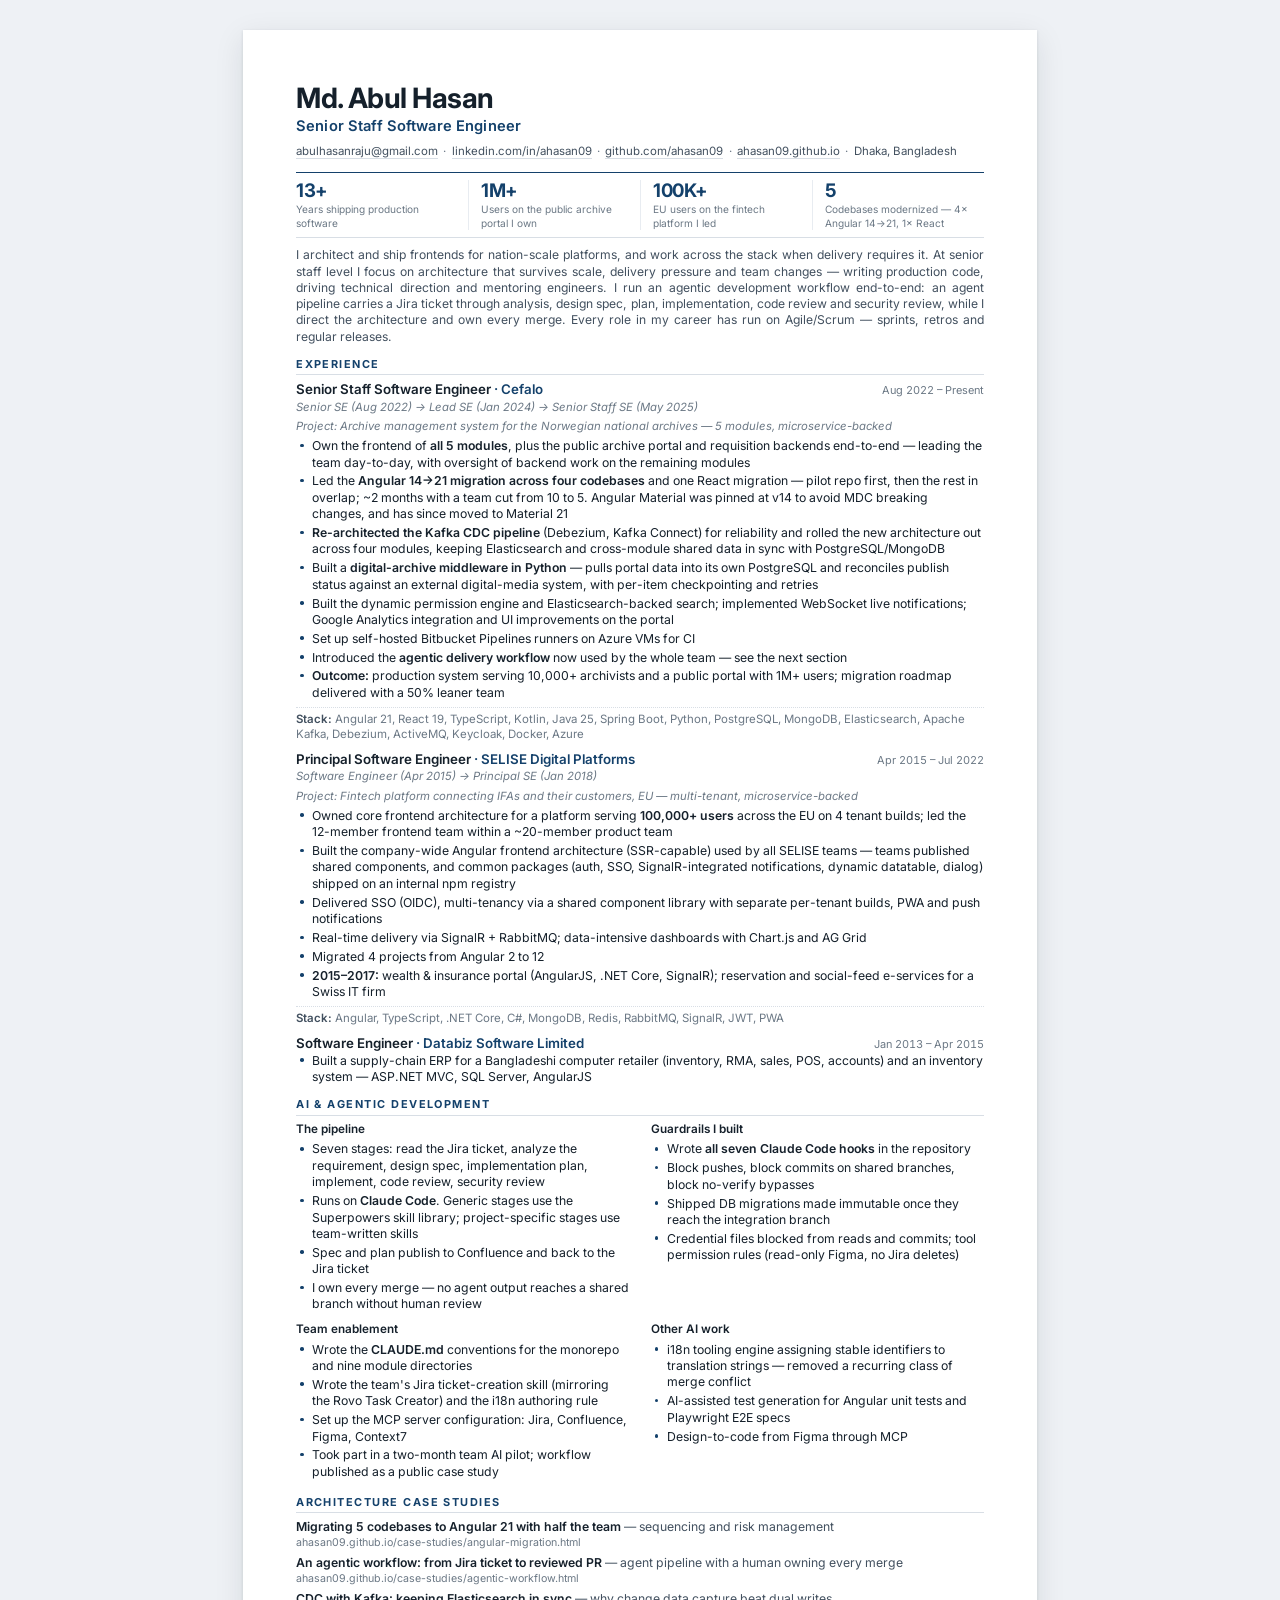
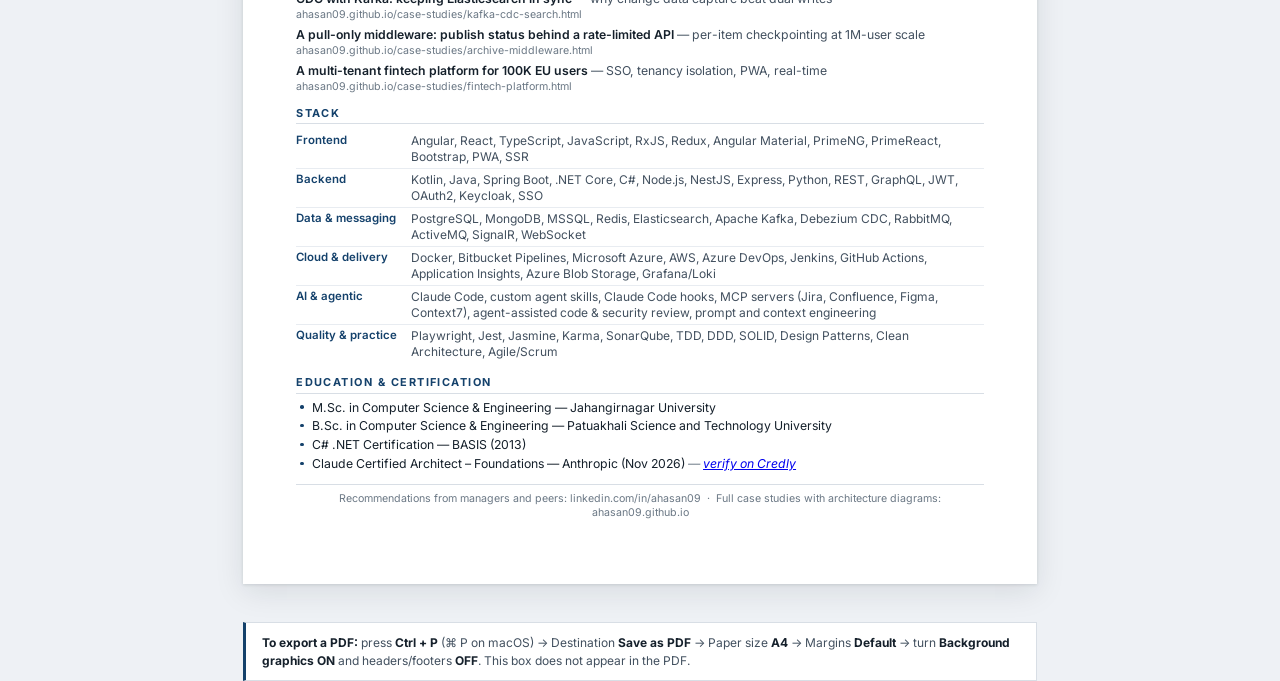
==== commit a6a9d948: "docs(cv): drop commit-count metric from the AI section Co-Authored-By: Claude Opus 5.5 <noreply@anth" ====
--- a/cv.html
+++ b/cv.html
@@ -386,7 +386,6 @@
           <li>i18n tooling engine assigning stable identifiers to translation strings — removed a recurring class of merge conflict</li>
           <li>AI-assisted test generation for Angular unit tests and Playwright E2E specs</li>
           <li>Design-to-code from Figma through MCP</li>
-          <li>Commit throughput rose from ~44/month to 200+/month after adoption</li>
         </ul>
       </div>
     </div>
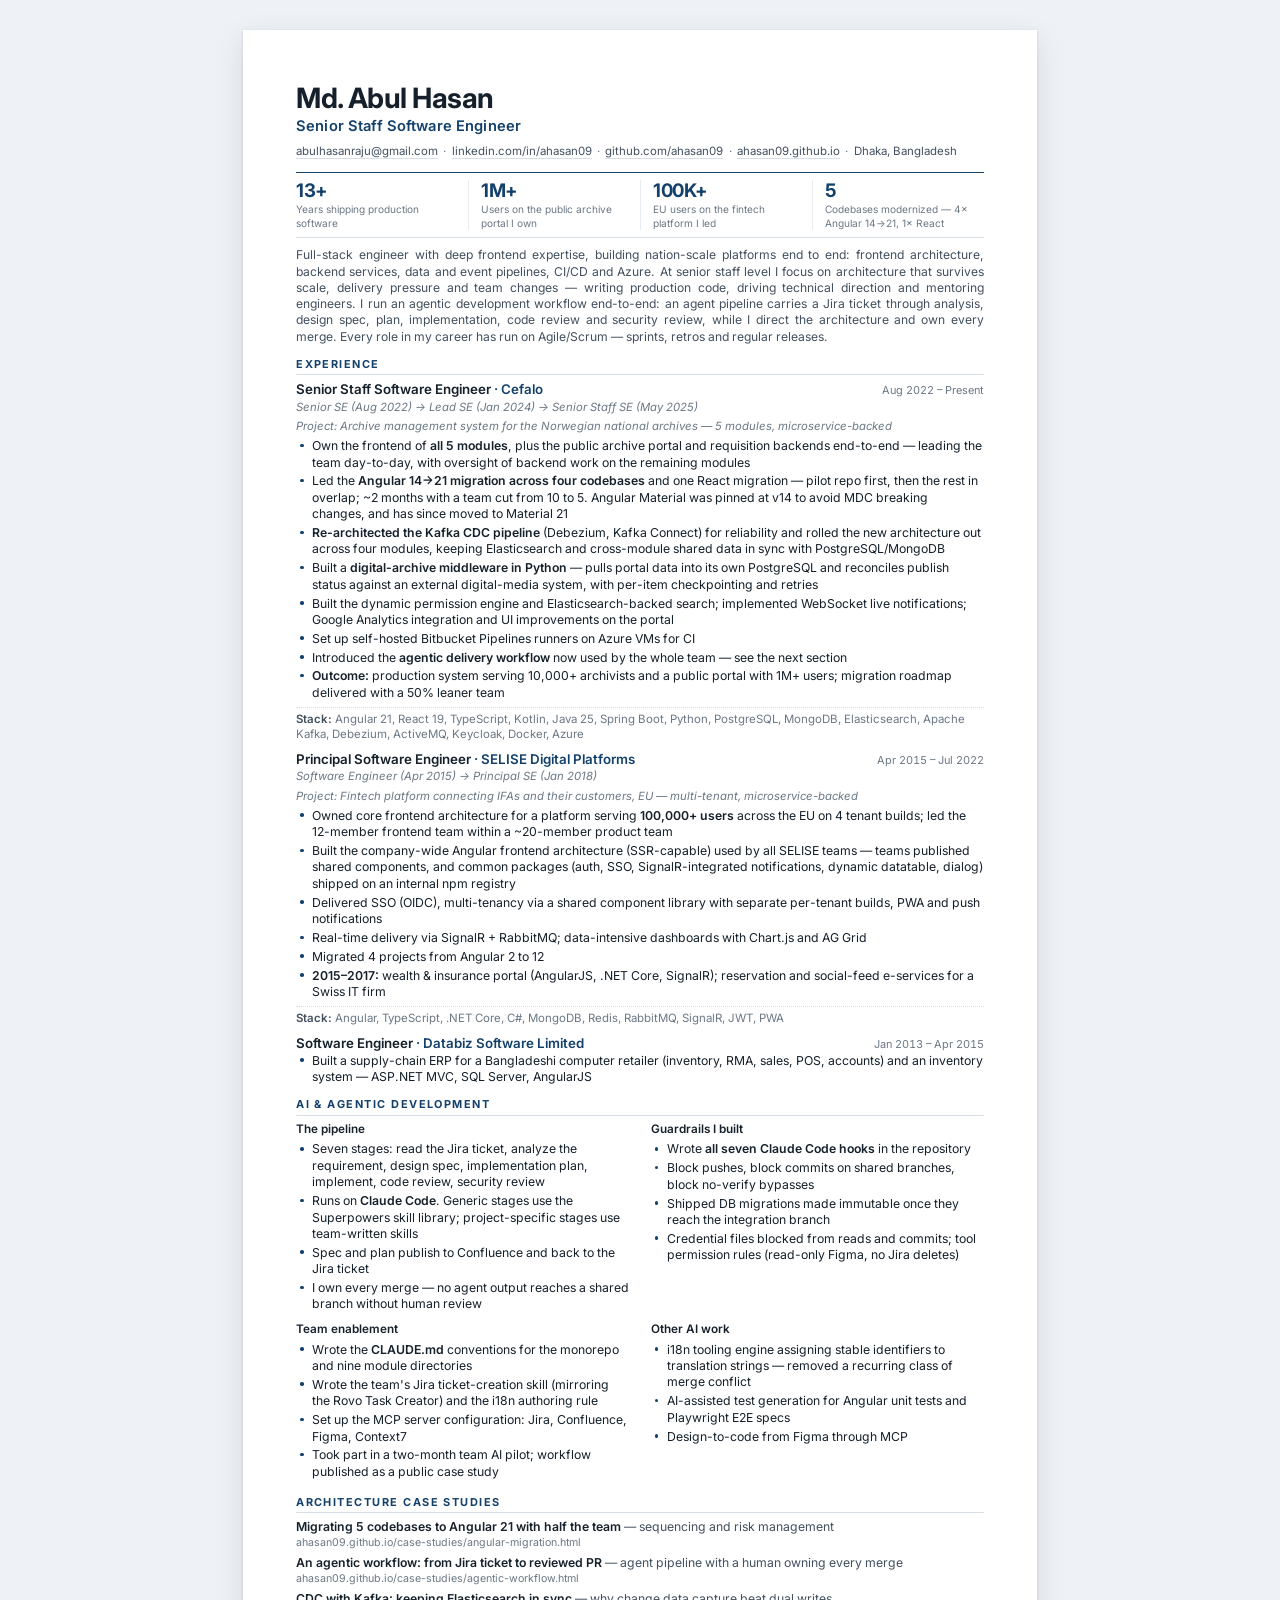
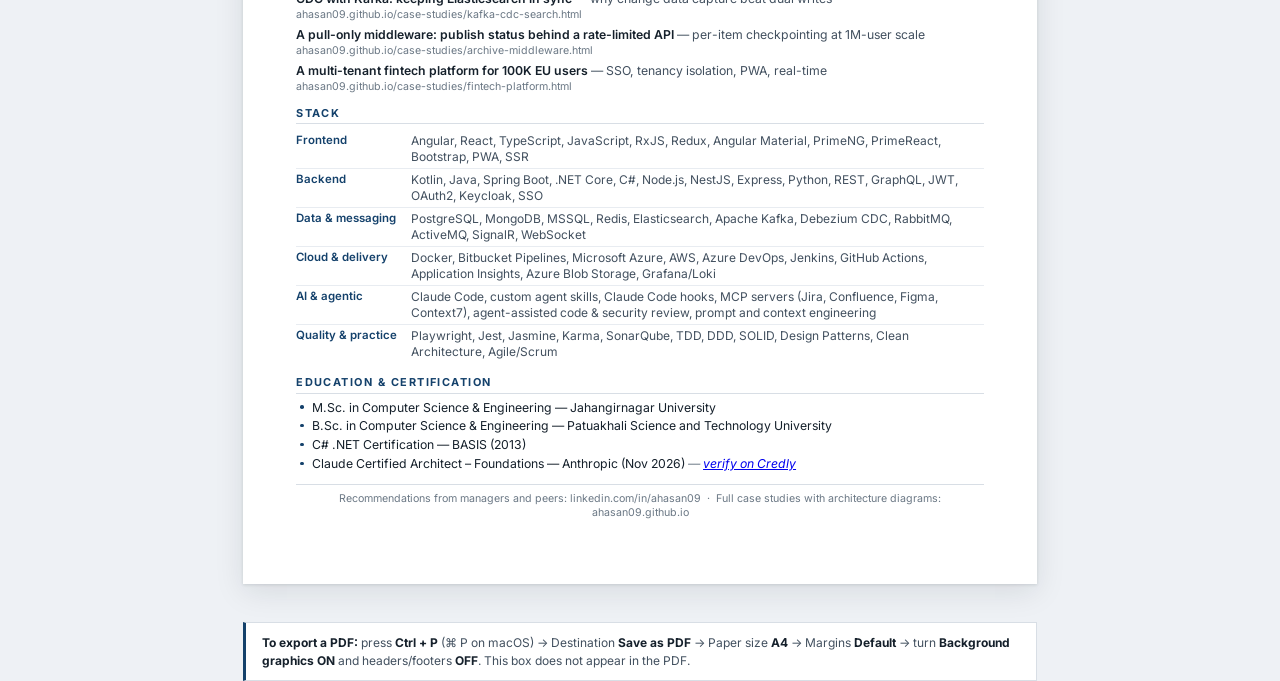
==== commit 83c0a4c0: "feat: position as full-stack engineer with frontend depth - Hero, meta/OG/Twitter descriptions, keyw" ====
--- a/cv.html
+++ b/cv.html
@@ -290,7 +290,7 @@
   </section>
 
   <p class="summary">
-    I architect and ship frontends for nation-scale platforms, and work across the stack when delivery requires it.
+    Full-stack engineer with deep frontend expertise, building nation-scale platforms end to end: frontend architecture, backend services, data and event pipelines, CI/CD and Azure.
     At senior staff level I focus on architecture that survives scale, delivery pressure and team changes — writing
     production code, driving technical direction and mentoring engineers. I run an agentic development workflow
     end-to-end: an agent pipeline carries a Jira ticket through analysis, design spec, plan, implementation, code
